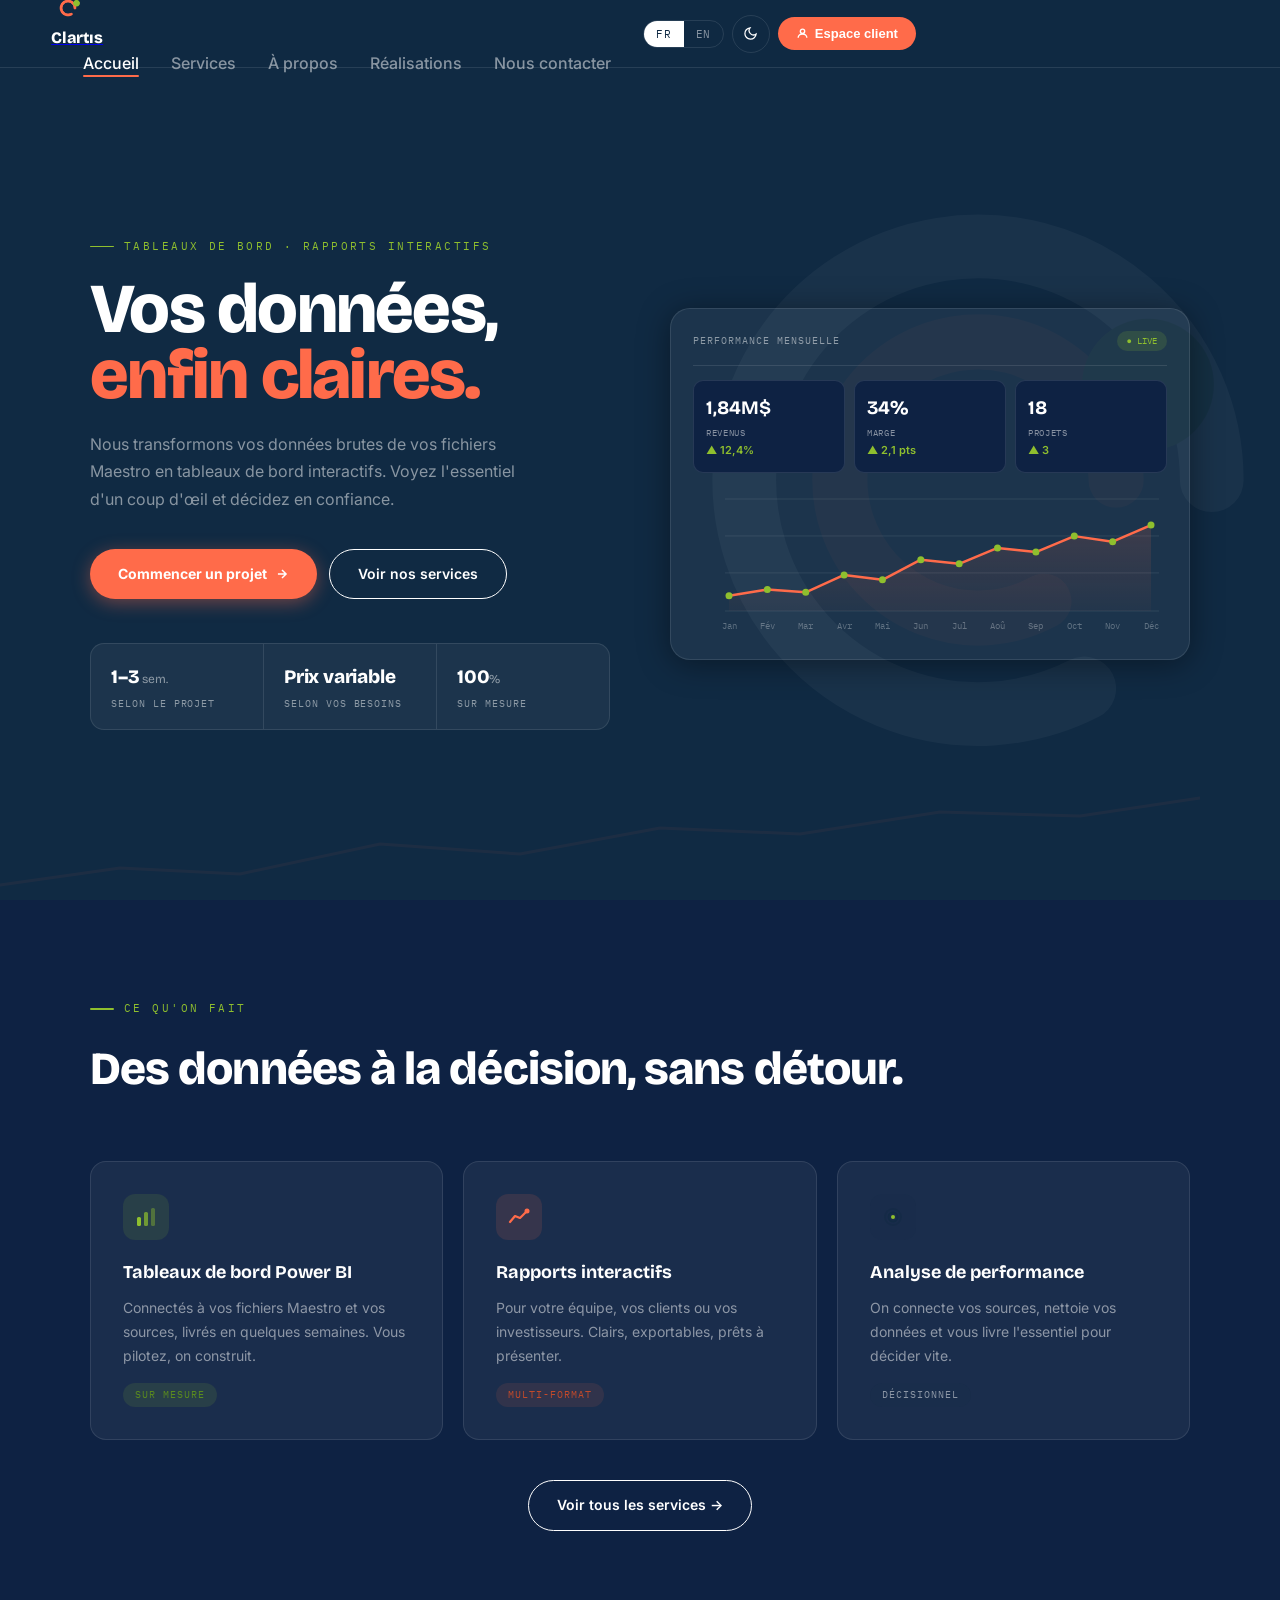
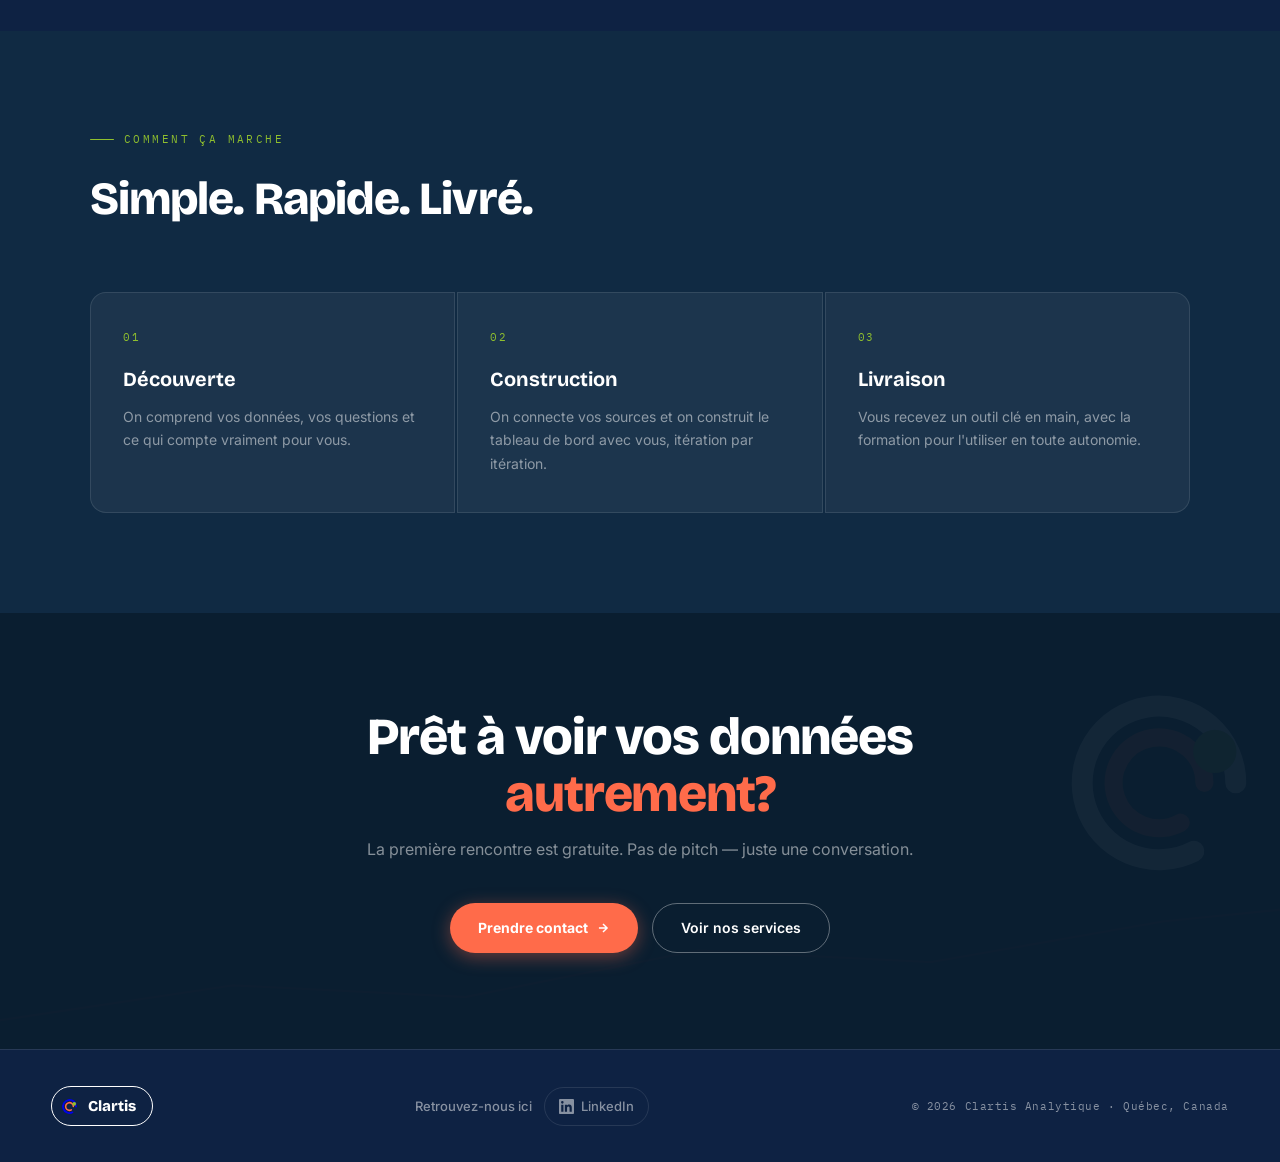
==== index.html @ 2f458496 "Update nav: transparent logo, full width" ====
<!doctype html>
<html lang="fr" data-theme="dark">
<head>
<meta charset="utf-8">
<meta name="viewport" content="width=device-width,initial-scale=1">
<title>Clartis Analytique — L'essentiel, d'un seul coup d'œil</title>
<link rel="preconnect" href="https://fonts.googleapis.com">
<link rel="preconnect" href="https://fonts.gstatic.com" crossorigin>
<link href="https://fonts.googleapis.com/css2?family=Bricolage+Grotesque:opsz,wdth,wght@12..96,75..100,700;12..96,75..100,800&family=IBM+Plex+Mono:wght@400;500&family=Inter:wght@400;500;600&display=swap" rel="stylesheet">
<style>
:root{
  --bg:#fff;--bg2:#F4F7FA;--fg:#102A43;--fg2:#5A6B7E;
  --coral:#FF6B4A;--lime:#8FBF2E;--line:#E4E9EF;
  --card:#fff;--card-b:#E4E9EF;--nav-bg:rgba(255,255,255,.95);
  --shadow:0 4px 24px rgba(16,42,67,.10);
  --display:'Bricolage Grotesque',sans-serif;
  --body:'Inter',sans-serif;--mono:'IBM Plex Mono',monospace;
  --nav-h:68px;--max-w:1100px;
}
[data-theme="dark"]{
  --bg:#102A43;--bg2:#0E2243;--fg:#fff;--fg2:rgba(255,255,255,.5);
  --line:rgba(255,255,255,.1);--card:rgba(255,255,255,.05);--card-b:rgba(255,255,255,.1);
  --nav-bg:rgba(16,42,67,.97);--shadow:0 4px 32px rgba(0,0,0,.4);
}
*,*::before,*::after{box-sizing:border-box;margin:0;padding:0}
html{scroll-behavior:smooth}
body{font-family:var(--body);background:var(--bg);color:var(--fg);line-height:1.6;transition:background .3s,color .3s;-webkit-font-smoothing:antialiased;overflow-x:hidden}

/* ── NAV ── */
.nav{position:sticky;top:0;z-index:100;height:var(--nav-h);background:var(--nav-bg);backdrop-filter:blur(16px);border-bottom:1px solid var(--line);transition:background .3s}
.nav-inner{margin:0 auto;padding:0 4%;height:100%;display:flex;align-items:center;gap:32px}

.nav-logo-name{font-family:var(--display);font-weight:800;font-size:16px;color:var(--fg);line-height:1}
.nav-logo-dot{color:#8FBF2E}
.nav-links{display:flex;align-items:center;gap:32px;list-style:none;margin-left:32px}
.nav-links a{font-size:16px;font-weight:500;color:var(--fg2);text-decoration:none;position:relative;padding-bottom:4px;transition:color .22s;white-space:nowrap}
.nav-links a::after{content:"";position:absolute;bottom:0;left:0;width:0;height:2px;background:var(--coral);border-radius:2px;transition:width .28s ease}
.nav-links a:hover{color:var(--coral)}
.nav-links a:hover::after,.nav-links a.active::after{width:100%}
.nav-links a.active{color:var(--fg)}
.nav-ctrl{display:flex;align-items:center;gap:8px;flex-shrink:0}
.lang-tog{display:flex;border:1.5px solid var(--line);border-radius:999px;overflow:hidden}
.lang-tog button{padding:6px 12px;border:none;background:none;cursor:pointer;color:var(--fg2);font-family:var(--mono);font-size:11px;letter-spacing:.06em;transition:all .2s}
.lang-tog button.on{background:var(--fg);color:var(--bg)}
.theme-btn{width:38px;height:38px;border-radius:50%;border:1.5px solid var(--line);background:none;cursor:pointer;display:grid;place-items:center;color:var(--fg);transition:border-color .2s}
.theme-btn:hover{border-color:var(--fg)}
.nav-client{display:inline-flex;align-items:center;gap:6px;padding:9px 18px;background:var(--coral);color:#fff;border-radius:999px;font-size:13px;font-weight:600;border:none;cursor:pointer;transition:opacity .2s,transform .15s;white-space:nowrap}
.nav-client:hover{opacity:.88;transform:translateY(-1px)}
.burger{display:none;background:none;border:none;cursor:pointer;color:var(--fg)}
.mob-menu{position:fixed;inset:var(--nav-h) 0 0 0;background:var(--bg);padding:32px 24px;display:flex;flex-direction:column;gap:24px;transform:translateX(100%);transition:transform .3s;z-index:99;border-top:1px solid var(--line)}
.mob-menu.open{transform:translateX(0)}
.mob-menu a{font-size:22px;font-weight:700;color:var(--fg);text-decoration:none}

/* ── MODAL ── */
#modal{position:fixed;inset:0;z-index:999;background:rgba(0,0,0,.55);backdrop-filter:blur(8px);display:flex;align-items:center;justify-content:center;opacity:0;visibility:hidden;transition:all .3s}
#modal.open{opacity:1;visibility:visible}
.modal-box{background:var(--bg);border-radius:20px;padding:48px;width:min(440px,calc(100vw - 40px));box-shadow:0 30px 80px rgba(0,0,0,.35);position:relative}
.modal-x{position:absolute;top:14px;right:14px;background:none;border:none;font-size:20px;cursor:pointer;color:var(--fg2)}
.modal-title{font-family:var(--display);font-weight:800;font-size:24px;margin-bottom:6px}
.modal-sub{font-size:14px;color:var(--fg2);margin-bottom:28px}
.modal-inp{width:100%;padding:12px 16px;border:1.5px solid var(--line);border-radius:10px;font-family:var(--body);font-size:14px;background:var(--bg);color:var(--fg);outline:none;transition:border-color .2s;margin-bottom:12px}
.modal-inp:focus{border-color:var(--coral)}
.modal-btn{width:100%;padding:13px;background:var(--coral);color:#fff;border:none;border-radius:999px;font-weight:700;font-size:15px;cursor:pointer}
.modal-note{font-size:12px;color:var(--fg2);text-align:center;margin-top:12px}

/* ── HERO ── */
.hero{min-height:calc(100vh - var(--nav-h));background:var(--bg);display:flex;align-items:center;padding:80px 24px;position:relative;overflow:hidden;transition:background .3s}
.hero-bg-logo{position:absolute;right:-3%;top:50%;transform:translateY(-50%);pointer-events:none;opacity:.035;z-index:0}
.hero-bg-graph{position:absolute;bottom:0;left:0;right:0;pointer-events:none;z-index:0}
.hero-inner{max-width:var(--max-w);margin:0 auto;width:100%;position:relative;z-index:1;display:grid;grid-template-columns:1fr 1fr;gap:60px;align-items:center}
.hero-eyebrow{font-family:var(--mono);font-size:11px;letter-spacing:.22em;text-transform:uppercase;color:var(--lime);display:flex;align-items:center;gap:10px;margin-bottom:20px;animation:up .7s ease both}
.hero-eyebrow::before{content:"";display:block;width:24px;height:1.5px;background:var(--lime);border-radius:2px}
.hero-title{font-family:var(--display);font-weight:800;font-size:clamp(40px,5.5vw,70px);line-height:.95;letter-spacing:-.025em;color:var(--fg);margin-bottom:22px;animation:up .7s .1s ease both}
.hero-title em{color:var(--coral);font-style:normal}
.hero-desc{font-size:16px;color:var(--fg2);line-height:1.72;max-width:44ch;margin-bottom:36px;animation:up .7s .2s ease both}
.hero-btns{display:flex;gap:12px;flex-wrap:wrap;margin-bottom:44px;animation:up .7s .3s ease both}
.btn-a{display:inline-flex;align-items:center;gap:8px;padding:14px 28px;background:var(--coral);color:#fff;border-radius:999px;font-weight:700;font-size:14px;text-decoration:none;border:none;cursor:pointer;transition:transform .2s,box-shadow .2s;box-shadow:0 4px 18px rgba(255,107,74,.4)}
.btn-a:hover{transform:translateY(-3px);box-shadow:0 10px 30px rgba(255,107,74,.55)}
.btn-b{display:inline-flex;align-items:center;gap:8px;padding:13px 28px;background:transparent;color:var(--fg);border-radius:999px;font-weight:600;font-size:14px;text-decoration:none;border:1.5px solid var(--fg);transition:all .2s}
.btn-b:hover{background:var(--fg);color:var(--bg);transform:translateY(-2px)}
.hero-stats{display:flex;background:var(--card);border:1px solid var(--card-b);border-radius:14px;overflow:hidden;animation:up .7s .4s ease both;width:100%}
.h-stat{flex:1;padding:18px 20px;border-right:1px solid var(--card-b)}
.h-stat:last-child{border-right:none}
.h-stat-val{font-family:var(--display);font-weight:800;font-size:19px;color:var(--fg);letter-spacing:-.01em}
.h-stat-val span{font-size:12px;font-weight:400;color:var(--fg2)}
.h-stat-lab{font-family:var(--mono);font-size:9.5px;letter-spacing:.1em;text-transform:uppercase;color:var(--fg2);margin-top:3px}

/* Dashboard */
.dash{background:var(--card);border:1px solid var(--card-b);border-radius:20px;padding:22px;box-shadow:var(--shadow);animation:up .7s .2s ease both}
.dash-hd{display:flex;align-items:center;justify-content:space-between;padding-bottom:14px;border-bottom:1px solid var(--line);margin-bottom:14px}
.dash-title{font-family:var(--mono);font-size:10px;letter-spacing:.1em;text-transform:uppercase;color:var(--fg2)}
.dash-live{font-family:var(--mono);font-size:9px;background:rgba(143,191,46,.15);color:var(--lime);border-radius:20px;padding:3px 10px}
.dash-kpis{display:grid;grid-template-columns:repeat(3,1fr);gap:9px;margin-bottom:14px}
.dash-kpi{padding:12px;border-radius:10px;background:var(--bg2);border:1px solid var(--line)}
.dash-kpi-v{font-family:var(--display);font-weight:700;font-size:19px;color:var(--fg)}
.dash-kpi-l{font-family:var(--mono);font-size:8.5px;letter-spacing:.08em;text-transform:uppercase;color:var(--fg2);margin-top:2px}
.dash-kpi-t{font-size:11px;color:var(--lime);margin-top:3px;font-weight:600}
.dash-canvas-wrap{border-radius:12px;overflow:hidden;position:relative;cursor:crosshair}
.dash-tip{position:absolute;background:var(--fg);color:var(--bg);font-family:var(--mono);font-size:11px;padding:5px 10px;border-radius:8px;pointer-events:none;opacity:0;transition:opacity .15s;white-space:nowrap;transform:translate(-50%,-130%)}

/* ── SERVICES ── */
.svc-sec{background:var(--bg2);padding:100px 24px;transition:background .3s}
.sec-inner{max-width:var(--max-w);margin:0 auto}
.eyebrow{font-family:var(--mono);font-size:11px;letter-spacing:.22em;text-transform:uppercase;color:var(--lime);display:flex;align-items:center;gap:10px;margin-bottom:14px}
.eyebrow::before{content:"";display:block;width:24px;height:1.5px;background:var(--lime);border-radius:2px}
.sec-title{font-family:var(--display);font-weight:800;font-size:clamp(28px,4vw,46px);letter-spacing:-.02em;color:var(--fg);margin-bottom:56px}
.svc-grid{display:grid;grid-template-columns:repeat(3,1fr);gap:20px}
.svc-card{background:var(--card);border:1px solid var(--card-b);border-radius:16px;padding:32px;position:relative;overflow:hidden;transition:transform .3s,box-shadow .3s,opacity .5s;opacity:0;transform:translateY(28px)}
.svc-card.visible{opacity:1;transform:translateY(0)}
.svc-card:hover{transform:translateY(-6px) !important;box-shadow:0 20px 50px rgba(16,42,67,.14)}
.svc-bg{position:absolute;inset:0;opacity:0;transition:opacity .4s;pointer-events:none;border-radius:16px}
.svc-card:hover .svc-bg{opacity:1}
.svc-rel{position:relative;z-index:1}
.svc-ico{width:46px;height:46px;border-radius:12px;display:grid;place-items:center;margin-bottom:18px}
.svc-name{font-family:var(--display);font-weight:700;font-size:18px;color:var(--fg);margin-bottom:9px}
.svc-desc{font-size:14px;color:var(--fg2);line-height:1.7}
.svc-tag{display:inline-block;margin-top:16px;font-family:var(--mono);font-size:10px;letter-spacing:.1em;text-transform:uppercase;border-radius:20px;padding:4px 12px}

/* ── PROCESS ── */
.proc-sec{background:var(--bg);padding:100px 24px;transition:background .3s}
.proc-grid{display:grid;grid-template-columns:repeat(3,1fr);gap:2px;margin-top:56px}
.proc-step{padding:36px 32px;border:1px solid var(--card-b);background:var(--card);transition:all .3s,opacity .5s;opacity:0}
.proc-step.visible{opacity:1}
.proc-step:first-child{border-radius:16px 0 0 16px}
.proc-step:last-child{border-radius:0 16px 16px 0}
.proc-step:hover{background:var(--coral);border-color:var(--coral)}
.proc-step:hover .proc-n,.proc-step:hover .proc-t,.proc-step:hover .proc-d{color:#fff}
.proc-n{font-family:var(--mono);font-size:11px;letter-spacing:.14em;text-transform:uppercase;color:var(--lime);margin-bottom:16px;transition:color .3s}
.proc-t{font-family:var(--display);font-weight:700;font-size:20px;color:var(--fg);margin-bottom:10px;transition:color .3s}
.proc-d{font-size:14px;color:var(--fg2);line-height:1.7;transition:color .3s}

/* ── CTA ── */
.cta-sec{background:#102A43;padding:96px 24px;text-align:center;position:relative;overflow:hidden}
[data-theme="dark"] .cta-sec{background:#0A1E30}
.cta-bg{position:absolute;inset:0;pointer-events:none;opacity:.06}
.cta-inner{position:relative;z-index:1;max-width:680px;margin:0 auto}
.cta-title{font-family:var(--display);font-weight:800;font-size:clamp(28px,4.5vw,52px);color:#fff;letter-spacing:-.02em;margin-bottom:14px;line-height:1.1}
.cta-title em{color:var(--coral);font-style:normal}
.cta-sub{font-size:16px;color:rgba(255,255,255,.5);margin-bottom:40px}
.cta-btns{display:flex;gap:14px;justify-content:center;flex-wrap:wrap}
.btn-white{display:inline-flex;align-items:center;gap:8px;padding:13px 28px;background:transparent;color:#fff;border-radius:999px;font-weight:600;font-size:14px;text-decoration:none;border:1.5px solid rgba(255,255,255,.35);transition:all .2s}
.btn-white:hover{background:rgba(255,255,255,.1);border-color:rgba(255,255,255,.7);transform:translateY(-2px)}

/* ── FOOTER ── */
footer{background:var(--bg2);border-top:1px solid var(--line);padding:36px 4%;transition:background .3s}
.foot-inner{margin:0 auto;display:flex;align-items:center;justify-content:space-between;gap:24px;flex-wrap:wrap}
.foot-logo{display:inline-flex;align-items:center;gap:9px;border:1.5px solid var(--fg);border-radius:999px;padding:7px 16px 7px 8px;text-decoration:none}
.foot-logo-name{font-family:var(--display);font-weight:800;font-size:15px;color:var(--fg)}
.foot-right{display:flex;align-items:center;gap:12px}
.foot-social-label{font-size:13px;color:var(--fg2);font-weight:500;white-space:nowrap}
.foot-social{display:inline-flex;align-items:center;gap:7px;padding:8px 14px;border:1.5px solid var(--line);border-radius:999px;font-size:13px;font-weight:500;color:var(--fg2);text-decoration:none;transition:all .2s}
.foot-social:hover{border-color:var(--fg);color:var(--fg)}
.foot-copy{font-family:var(--mono);font-size:11px;color:var(--fg2);letter-spacing:.05em}

/* ── ANIM ── */
@keyframes up{from{opacity:0;transform:translateY(22px)}to{opacity:1;transform:translateY(0)}}

/* ── RESPONSIVE ── */
@media(max-width:900px){
  .hero-inner{grid-template-columns:1fr}
  .dash{display:none}
  .svc-grid,.proc-grid{grid-template-columns:1fr}
  .proc-step{border-radius:12px !important}
  .nav-links,.nav-client{display:none}
  .burger{display:block}
  .nav-inner{padding:0 4%;border-bottom:1px solid var(--card-b)}
  .h-stat:last-child{border-bottom:none}
  .footer{padding:36px 4%;top:0;z-index:100;height:var(--nav-h);background:var(--nav-bg);backdrop-filter:blur(16px);border-bottom:1px solid var(--line);transition:background .3s}
.nav-inner{margin:0 auto;padding:0 4%;height:100%;display:flex;align-items:center;justify-content:space-between;gap:20px}

/* Logo : pas de pill, texte escamoté au hover */
.nav-brand{display:flex;align-items:center;gap:28px;flex-shrink:0}

.nav-logo-name{font-family:var(--display);font-weight:800;font-size:22px;color:var(--fg);line-height:1;white-space:nowrap}

/* Point vert sur le i — ı = dotless i + cercle lime au-dessus */
.nav-i{display:inline-block;position:relative}
.nav-i::after{content:"";position:absolute;top:.04em;left:50%;transform:translateX(-50%);width:.22em;height:.22em;background:#8FBF2E;border-radius:50%}

/* Liens collés au logo */
.nav-links{display:flex;align-items:center;gap:28px;list-style:none}
.nav-links a{font-size:16px;font-weight:500;color:var(--fg2);text-decoration:none;position:relative;padding-bottom:4px;transition:color .22s;white-space:nowrap}
.nav-links a::after{content:"";position:absolute;bottom:0;left:0;width:0;height:2px;background:var(--coral);border-radius:2px;transition:width .28s ease}
.nav-links a:hover{color:var(--coral)}
.nav-links a:hover::after,.nav-links a.active::after{width:100%}
.nav-links a.active{color:var(--fg)}
.nav-ctrl{display:flex;align-items:center;gap:8px;flex-shrink:0}
.nav-logo{display:inline-flex;align-items:center;gap:10px;text-decoration:none;transition:opacity .2s}
.nav-logo:hover{opacity:.75}
.nav-logo img{width:34px;height:34px;object-fit:contain;flex-shrink:0;display:block}
.nav-logo-name{font-family:var(--display);font-weight:800;font-size:22px;color:var(--fg);line-height:1;white-space:nowrap}
.nav-i{display:inline-block;position:relative}
.nav-i::after{content:"";position:absolute;top:.04em;left:50%;transform:translateX(-50%);width:.22em;height:.22em;background:#8FBF2E;border-radius:50%}
</style>
</head>
<body>

<!-- MODAL -->
<div id="modal">
  <div class="modal-box">
    <button class="modal-x" onclick="document.getElementById('modal').classList.remove('open')">✕</button>
    <div class="modal-title">Espace client</div>
    <div class="modal-sub">Connectez-vous pour accéder à vos tableaux de bord.</div>
    <form onsubmit="return false">
      <input class="modal-inp" type="email" placeholder="Courriel">
      <input class="modal-inp" type="password" placeholder="Mot de passe">
      <button class="modal-btn">Se connecter →</button>
    </form>
    <p class="modal-note">Pas encore client ? <a href="contact.html" style="color:var(--coral)">Contactez-nous</a></p>
  </div>
</div>

<!-- NAV -->
<nav class="nav">
  <div class="nav-inner">
    <!-- Logo + liens gauche -->
    <div class="nav-brand">
      <a href="index.html" class="nav-logo" aria-label="Clartis">
        <img src="clartis-logo.png" alt="Clartis logo" style="width:34px;height:34px;display:block;background:none">
        <span class="nav-logo-name">Clart<span class="nav-i">ı</span>s</span>
      </a>
      <ul class="nav-links">
        <li><a href="index.html" class="active" data-fr="Accueil" data-en="Home">Accueil</a></li>
        <li><a href="services.html" data-fr="Services" data-en="Services">Services</a></li>
        <li><a href="a-propos.html" data-fr="À propos" data-en="About">À propos</a></li>
        <li><a href="index.html#" data-fr="Réalisations" data-en="Portfolio">Réalisations</a></li>
        <li><a href="contact.html" data-fr="Nous contacter" data-en="Contact">Nous contacter</a></li>
      </ul>
    </div>
    <!-- Contrôles droite -->
    <div class="nav-ctrl">
      <div class="lang-tog">
        <button id="btn-fr" class="on" onclick="setLang('fr')">FR</button>
        <button id="btn-en" onclick="setLang('en')">EN</button>
      </div>
      <button class="theme-btn" onclick="toggleTheme()" id="theme-btn">
        <svg id="ico-sun" width="15" height="15" viewBox="0 0 24 24" fill="none" stroke="currentColor" stroke-width="2" stroke-linecap="round" style="display:none"><circle cx="12" cy="12" r="5"/><line x1="12" y1="1" x2="12" y2="3"/><line x1="12" y1="21" x2="12" y2="23"/><line x1="4.22" y1="4.22" x2="5.64" y2="5.64"/><line x1="18.36" y1="18.36" x2="19.78" y2="19.78"/><line x1="1" y1="12" x2="3" y2="12"/><line x1="21" y1="12" x2="23" y2="12"/><line x1="4.22" y1="19.78" x2="5.64" y2="18.36"/><line x1="18.36" y1="5.64" x2="19.78" y2="4.22"/></svg>
        <svg id="ico-moon" width="15" height="15" viewBox="0 0 24 24" fill="none" stroke="currentColor" stroke-width="2" stroke-linecap="round"><path d="M21 12.79A9 9 0 1111.21 3 7 7 0 0021 12.79z"/></svg>
      </button>
      <button class="nav-client" onclick="document.getElementById('modal').classList.add('open')">
        <svg width="13" height="13" viewBox="0 0 24 24" fill="none" stroke="currentColor" stroke-width="2.5"><circle cx="12" cy="8" r="4"/><path d="M4 20c0-4 3.6-7 8-7s8 3 8 7"/></svg>
        <span data-fr="Espace client" data-en="Client portal">Espace client</span>
      </button>
      <button class="burger" onclick="document.getElementById('mob').classList.toggle('open')">
        <svg width="22" height="22" viewBox="0 0 22 22" fill="none"><rect y="4" width="22" height="2" rx="1" fill="currentColor"/><rect y="10" width="22" height="2" rx="1" fill="currentColor"/><rect y="16" width="22" height="2" rx="1" fill="currentColor"/></svg>
      </button>
    </div>
  </div>
</nav>
<div class="mob-menu" id="mob">
  <a href="index.html">Accueil</a>
  <a href="services.html">Services</a>
  <a href="a-propos.html">À propos</a>
  <a href="index.html#">Réalisations</a>
  <a href="contact.html">Nous contacter</a>
</div>

<!-- HERO -->
<section class="hero">
  <div class="hero-bg-logo">
    <svg width="680" height="680" viewBox="0 0 32 32">
      <path d="M27 16a11 11 0 1 0-6 9.8" fill="none" stroke="currentColor" stroke-width="3" stroke-linecap="round"/>
      <path d="M22.5 16a6.5 6.5 0 1 0-3.4 5.7" fill="none" stroke="#FF6B4A" stroke-width="2.6" stroke-linecap="round"/>
      <circle cx="24" cy="11.5" r="3.1" fill="#8FBF2E"/>
    </svg>
  </div>
  <svg class="hero-bg-graph" height="110" viewBox="0 0 1200 110" preserveAspectRatio="none" style="opacity:.05">
    <polyline points="0,95 120,78 240,84 380,54 520,64 660,38 800,44 940,22 1080,26 1200,8" fill="none" stroke="#FF6B4A" stroke-width="3" stroke-linecap="round" stroke-linejoin="round"/>
  </svg>
  <div class="hero-inner">
    <div>
      <div class="hero-eyebrow"><span data-fr="Tableaux de bord · Rapports interactifs" data-en="Dashboards · Interactive Reports">Tableaux de bord · Rapports interactifs</span></div>
      <h1 class="hero-title"><span data-fr="Vos données," data-en="Your data,">Vos données,</span><br><em data-fr="enfin claires." data-en="finally clear.">enfin claires.</em></h1>
      <p class="hero-desc" data-fr="Nous transformons vos données brutes de vos fichiers Maestro en tableaux de bord interactifs. Voyez l'essentiel d'un coup d'œil et décidez en confiance." data-en="We transform your raw Maestro file data into interactive dashboards. See what matters at a glance and decide with confidence.">Nous transformons vos données brutes de vos fichiers Maestro en tableaux de bord interactifs. Voyez l'essentiel d'un coup d'œil et décidez en confiance.</p>
      <div class="hero-btns">
        <a href="contact.html" class="btn-a"><span data-fr="Commencer un projet" data-en="Start a project">Commencer un projet</span><svg width="14" height="14" viewBox="0 0 24 24" fill="none" stroke="currentColor" stroke-width="2.5"><path d="M5 12h14M12 5l7 7-7 7"/></svg></a>
        <a href="services.html" class="btn-b"><span data-fr="Voir nos services" data-en="Our services">Voir nos services</span></a>
      </div>
      <div class="hero-stats">
        <div class="h-stat"><div class="h-stat-val">1–3<span data-fr=" sem." data-en=" wks."> sem.</span></div><div class="h-stat-lab" data-fr="Selon le projet" data-en="By project">Selon le projet</div></div>
        <div class="h-stat"><div class="h-stat-val" data-fr="Prix variable" data-en="Variable price">Prix variable</div><div class="h-stat-lab" data-fr="selon vos besoins" data-en="based on your needs">selon vos besoins</div></div>
        <div class="h-stat"><div class="h-stat-val">100<span>%</span></div><div class="h-stat-lab" data-fr="Sur mesure" data-en="Custom made">Sur mesure</div></div>
      </div>
    </div>

    <!-- Dashboard interactif -->
    <div class="dash">
      <div class="dash-hd">
        <span class="dash-title" data-fr="Performance mensuelle" data-en="Monthly performance">Performance mensuelle</span>
        <span class="dash-live">● LIVE</span>
      </div>
      <div class="dash-kpis">
        <div class="dash-kpi"><div class="dash-kpi-v">1,84M$</div><div class="dash-kpi-l" data-fr="Revenus" data-en="Revenue">Revenus</div><div class="dash-kpi-t">▲ 12,4%</div></div>
        <div class="dash-kpi"><div class="dash-kpi-v">34%</div><div class="dash-kpi-l" data-fr="Marge" data-en="Margin">Marge</div><div class="dash-kpi-t">▲ 2,1 pts</div></div>
        <div class="dash-kpi"><div class="dash-kpi-v">18</div><div class="dash-kpi-l" data-fr="Projets" data-en="Projects">Projets</div><div class="dash-kpi-t">▲ 3</div></div>
      </div>
      <div class="dash-canvas-wrap">
        <canvas id="chart" style="width:100%;height:150px;display:block"></canvas>
        <div class="dash-tip" id="tip"></div>
      </div>
    </div>
  </div>
</section>

<!-- CE QU'ON FAIT -->
<section class="svc-sec">
  <div class="sec-inner">
    <div class="eyebrow"><span data-fr="Ce qu'on fait" data-en="What we do">Ce qu'on fait</span></div>
    <h2 class="sec-title" data-fr="Des données à la décision, sans détour." data-en="From data to decision, straight to the point.">Des données à la décision, sans détour.</h2>
    <div class="svc-grid">
      <div class="svc-card">
        <div class="svc-bg" style="background:linear-gradient(135deg,rgba(143,191,46,.14),rgba(143,191,46,.03))"></div>
        <div class="svc-rel">
          <div class="svc-ico" style="background:rgba(143,191,46,.12)"><svg width="24" height="24" viewBox="0 0 24 24" fill="none"><rect x="3" y="12" width="4" height="9" rx="1.5" fill="#8FBF2E"/><rect x="10" y="7" width="4" height="14" rx="1.5" fill="#8FBF2E" opacity=".7"/><rect x="17" y="3" width="4" height="18" rx="1.5" fill="#8FBF2E" opacity=".4"/></svg></div>
          <div class="svc-name" data-fr="Tableaux de bord Power BI" data-en="Power BI Dashboards">Tableaux de bord Power BI</div>
          <div class="svc-desc" data-fr="Connectés à vos fichiers Maestro et vos sources, livrés en quelques semaines. Vous pilotez, on construit." data-en="Connected to your Maestro files and sources, delivered in weeks.">Connectés à vos fichiers Maestro et vos sources, livrés en quelques semaines. Vous pilotez, on construit.</div>
          <span class="svc-tag" style="background:rgba(143,191,46,.12);color:#5A8B1E" data-fr="Sur mesure" data-en="Custom">Sur mesure</span>
        </div>
      </div>
      <div class="svc-card">
        <div class="svc-bg" style="background:linear-gradient(135deg,rgba(255,107,74,.12),rgba(255,107,74,.02))"></div>
        <div class="svc-rel">
          <div class="svc-ico" style="background:rgba(255,107,74,.12)"><svg width="24" height="24" viewBox="0 0 24 24" fill="none"><path d="M3 17 L8 11 L13 13 L20 6" stroke="#FF6B4A" stroke-width="2.2" stroke-linecap="round" stroke-linejoin="round"/><circle cx="20" cy="6" r="2.5" fill="#FF6B4A"/></svg></div>
          <div class="svc-name" data-fr="Rapports interactifs" data-en="Interactive Reports">Rapports interactifs</div>
          <div class="svc-desc" data-fr="Pour votre équipe, vos clients ou vos investisseurs. Clairs, exportables, prêts à présenter." data-en="For your team, clients or investors. Clear, exportable, ready to present.">Pour votre équipe, vos clients ou vos investisseurs. Clairs, exportables, prêts à présenter.</div>
          <span class="svc-tag" style="background:rgba(255,107,74,.1);color:#C24A2A" data-fr="Multi-format" data-en="Multi-format">Multi-format</span>
        </div>
      </div>
      <div class="svc-card">
        <div class="svc-bg" style="background:linear-gradient(135deg,rgba(16,42,67,.08),rgba(16,42,67,.01))"></div>
        <div class="svc-rel">
          <div class="svc-ico" style="background:rgba(16,42,67,.08)"><svg width="24" height="24" viewBox="0 0 24 24" fill="none"><circle cx="12" cy="12" r="8" stroke="#102A43" stroke-width="2" opacity=".4"/><circle cx="12" cy="12" r="4.5" stroke="#102A43" stroke-width="2" opacity=".7"/><circle cx="12" cy="12" r="2" fill="#8FBF2E"/></svg></div>
          <div class="svc-name" data-fr="Analyse de performance" data-en="Performance Analysis">Analyse de performance</div>
          <div class="svc-desc" data-fr="On connecte vos sources, nettoie vos données et vous livre l'essentiel pour décider vite." data-en="We connect your sources, clean your data and deliver the essentials for fast decisions.">On connecte vos sources, nettoie vos données et vous livre l'essentiel pour décider vite.</div>
          <span class="svc-tag" style="background:rgba(16,42,67,.07);color:var(--fg2)" data-fr="Décisionnel" data-en="Decision support">Décisionnel</span>
        </div>
      </div>
    </div>
    <div style="margin-top:40px;text-align:center">
      <a href="services.html" class="btn-b" data-fr="Voir tous les services →" data-en="All services →">Voir tous les services →</a>
    </div>
  </div>
</section>

<!-- COMMENT ÇA MARCHE -->
<section class="proc-sec">
  <div class="sec-inner">
    <div class="eyebrow"><span data-fr="Comment ça marche" data-en="How it works">Comment ça marche</span></div>
    <h2 class="sec-title" data-fr="Simple. Rapide. Livré." data-en="Simple. Fast. Delivered.">Simple. Rapide. Livré.</h2>
    <div class="proc-grid">
      <div class="proc-step"><div class="proc-n">01</div><div class="proc-t" data-fr="Découverte" data-en="Discovery">Découverte</div><div class="proc-d" data-fr="On comprend vos données, vos questions et ce qui compte vraiment pour vous." data-en="We understand your data, your questions and what truly matters to you.">On comprend vos données, vos questions et ce qui compte vraiment pour vous.</div></div>
      <div class="proc-step"><div class="proc-n">02</div><div class="proc-t" data-fr="Construction" data-en="Building">Construction</div><div class="proc-d" data-fr="On connecte vos sources et on construit le tableau de bord avec vous, itération par itération." data-en="We connect your sources and build the dashboard with you, step by step.">On connecte vos sources et on construit le tableau de bord avec vous, itération par itération.</div></div>
      <div class="proc-step"><div class="proc-n">03</div><div class="proc-t" data-fr="Livraison" data-en="Delivery">Livraison</div><div class="proc-d" data-fr="Vous recevez un outil clé en main, avec la formation pour l'utiliser en toute autonomie." data-en="You receive a turnkey tool, with training to use it fully independently.">Vous recevez un outil clé en main, avec la formation pour l'utiliser en toute autonomie.</div></div>
    </div>
  </div>
</section>

<!-- CTA -->
<div class="cta-sec">
  <svg class="cta-bg" viewBox="0 0 1100 400" preserveAspectRatio="xMidYMid slice">
    <g transform="translate(900,50) scale(6)" opacity=".6">
      <path d="M27 16a11 11 0 1 0-6 9.8" fill="none" stroke="white" stroke-width="3" stroke-linecap="round"/>
      <path d="M22.5 16a6.5 6.5 0 1 0-3.4 5.7" fill="none" stroke="#FF6B4A" stroke-width="2.6" stroke-linecap="round"/>
      <circle cx="24" cy="11.5" r="3.1" fill="#8FBF2E"/>
    </g>
    <polyline points="0,350 200,320 400,330 600,290 800,300 1000,265 1100,255" fill="none" stroke="rgba(255,107,74,.2)" stroke-width="2" stroke-linecap="round" stroke-linejoin="round"/>
  </svg>
  <div class="cta-inner">
    <h2 class="cta-title"><span data-fr="Prêt à voir vos données" data-en="Ready to see your data">Prêt à voir vos données</span> <em data-fr="autrement?" data-en="differently?">autrement?</em></h2>
    <p class="cta-sub" data-fr="La première rencontre est gratuite. Pas de pitch — juste une conversation." data-en="First meeting is free. No pitch — just a conversation.">La première rencontre est gratuite. Pas de pitch — juste une conversation.</p>
    <div class="cta-btns">
      <a href="contact.html" class="btn-a"><span data-fr="Prendre contact" data-en="Get in touch">Prendre contact</span><svg width="14" height="14" viewBox="0 0 24 24" fill="none" stroke="currentColor" stroke-width="2.5"><path d="M5 12h14M12 5l7 7-7 7"/></svg></a>
      <a href="services.html" class="btn-white" data-fr="Voir nos services" data-en="Our services">Voir nos services</a>
    </div>
  </div>
</div>

<!-- FOOTER -->
<footer>
  <div class="foot-inner">
    <a href="index.html" class="foot-logo">
      <svg width="19" height="19" viewBox="0 0 32 32"><path d="M27 16a11 11 0 1 0-6 9.8" fill="none" stroke="currentColor" stroke-width="3" stroke-linecap="round"/><path d="M22.5 16a6.5 6.5 0 1 0-3.4 5.7" fill="none" stroke="#FF6B4A" stroke-width="2.6" stroke-linecap="round"/><circle cx="24" cy="11.5" r="3.1" fill="#8FBF2E"/></svg>
      <span class="foot-logo-name">Clartis</span>
    </a>
    <div class="foot-right">
      <span class="foot-social-label" data-fr="Retrouvez-nous ici" data-en="Find us here">Retrouvez-nous ici</span>
      <a href="https://linkedin.com/company/clartis-analytique" target="_blank" rel="noopener" class="foot-social">
        <svg width="15" height="15" viewBox="0 0 24 24" fill="currentColor"><path d="M20.447 20.452h-3.554v-5.569c0-1.328-.027-3.037-1.852-3.037-1.853 0-2.136 1.445-2.136 2.939v5.667H9.351V9h3.414v1.561h.046c.477-.9 1.637-1.85 3.37-1.85 3.601 0 4.267 2.37 4.267 5.455v6.286zM5.337 7.433a2.062 2.062 0 01-2.063-2.065 2.064 2.064 0 112.063 2.065zm1.782 13.019H3.555V9h3.564v11.452zM22.225 0H1.771C.792 0 0 .774 0 1.729v20.542C0 23.227.792 24 1.771 24h20.451C23.2 24 24 23.227 24 22.271V1.729C24 .774 23.2 0 22.222 0h.003z"/></svg>
        LinkedIn
      </a>
    </div>
    <span class="foot-copy">© 2026 Clartis Analytique · Québec, Canada</span>
  </div>
</footer>

<script>
/* THEME */
// Force dark mode par défaut (réinitialise anciennes préférences light)
if(!localStorage.getItem('cl-theme-v3')) document.documentElement.setAttribute('data-theme','dark');
function toggleTheme(){
  const d=document.documentElement,dark=d.getAttribute('data-theme')==='dark';
  d.setAttribute('data-theme',dark?'light':'dark');
  document.getElementById('ico-sun').style.display=dark?'block':'none';
  document.getElementById('ico-moon').style.display=dark?'none':'block';
}
/* Dark mode forcé à l'arrivée — toujours sombre */
document.documentElement.setAttribute('data-theme','dark');
document.getElementById('ico-sun').style.display='none';
document.getElementById('ico-moon').style.display='block';

/* LANG */
let lang='fr';
function setLang(l){
  lang=l;
  document.getElementById('btn-fr').classList.toggle('on',l==='fr');
  document.getElementById('btn-en').classList.toggle('on',l==='en');
  document.querySelectorAll('[data-fr]').forEach(el=>{const v=el.getAttribute('data-'+l);if(v)el.textContent=v;});
  document.documentElement.lang=l;
}

/* MODAL */
document.getElementById('modal').addEventListener('click',function(e){if(e.target===this)this.classList.remove('open');});

/* CHART */
function initChart(){
  const c=document.getElementById('chart');
  if(!c||!c.offsetWidth)return;
  const ctx=c.getContext('2d'),W=c.offsetWidth,H=150,dpr=window.devicePixelRatio||1;
  c.width=W*dpr;c.height=H*dpr;ctx.scale(dpr,dpr);
  const dark=document.documentElement.getAttribute('data-theme')==='dark';
  const months=['Jan','Fév','Mar','Avr','Mai','Jun','Jul','Aoû','Sep','Oct','Nov','Déc'];
  const vals=[82,91,87,112,105,134,128,151,145,168,160,184];
  const xOf=i=>36+(i/(vals.length-1))*(W-52);
  const yOf=v=>H-26-((v-60)/(210-60))*(H-46);
  const gridC=dark?'rgba(255,255,255,.09)':'rgba(16,42,67,.07)';
  const lblC=dark?'rgba(255,255,255,.3)':'#9AA6B2';
  function draw(hov){
    ctx.clearRect(0,0,W,H);
    ctx.strokeStyle=gridC;ctx.lineWidth=1;
    [0,.33,.66,1].forEach(t=>{const y=12+t*(H-38);ctx.beginPath();ctx.moveTo(32,y);ctx.lineTo(W-8,y);ctx.stroke();});
    const gr=ctx.createLinearGradient(0,0,0,H);
    gr.addColorStop(0,'rgba(255,107,74,.2)');gr.addColorStop(1,'rgba(255,107,74,0)');
    ctx.beginPath();ctx.moveTo(xOf(0),yOf(vals[0]));
    vals.forEach((_,i)=>{if(i)ctx.lineTo(xOf(i),yOf(vals[i]));});
    ctx.lineTo(xOf(vals.length-1),H-26);ctx.lineTo(xOf(0),H-26);
    ctx.closePath();ctx.fillStyle=gr;ctx.fill();
    ctx.beginPath();ctx.strokeStyle='#FF6B4A';ctx.lineWidth=2.5;ctx.lineJoin='round';ctx.lineCap='round';
    vals.forEach((v,i)=>i?ctx.lineTo(xOf(i),yOf(v)):ctx.moveTo(xOf(i),yOf(v)));
    ctx.stroke();
    vals.forEach((v,i)=>{
      ctx.beginPath();ctx.arc(xOf(i),yOf(v),i===hov?6:3.5,0,Math.PI*2);
      ctx.fillStyle=i===hov?'#FF6B4A':'#8FBF2E';ctx.fill();
      if(i===hov){ctx.strokeStyle='#fff';ctx.lineWidth=2;ctx.stroke();}
    });
    ctx.fillStyle=lblC;ctx.font='9px IBM Plex Mono,monospace';ctx.textAlign='center';
    months.forEach((m,i)=>ctx.fillText(m,xOf(i),H-8));
  }
  draw(-1);
  c.onmousemove=function(e){
    const r=c.getBoundingClientRect(),mx=e.clientX-r.left;
    let best=-1,bd=36;
    vals.forEach((_,i)=>{const d=Math.abs(xOf(i)-mx);if(d<bd){bd=d;best=i;}});
    draw(best);
    const t=document.getElementById('tip');
    if(best>=0){t.textContent=months[best]+' — '+(vals[best]*10)+'K$';t.style.opacity='1';t.style.left=xOf(best)+'px';t.style.top=yOf(vals[best])+'px';}
    else t.style.opacity='0';
  };
  c.onmouseleave=function(){draw(-1);document.getElementById('tip').style.opacity='0';};
}
setTimeout(initChart,200);
window.addEventListener('resize',()=>setTimeout(initChart,100));

/* SCROLL REVEAL */
function reveal(){
  document.querySelectorAll('.svc-card,.proc-step').forEach((el,i)=>{
    if(el.getBoundingClientRect().top<window.innerHeight-50){
      el.style.transitionDelay=(i%3*0.1)+'s';
      el.classList.add('visible');
    }
  });
}
window.addEventListener('scroll',reveal);
setTimeout(reveal,900);
</script>
</body>
</html>
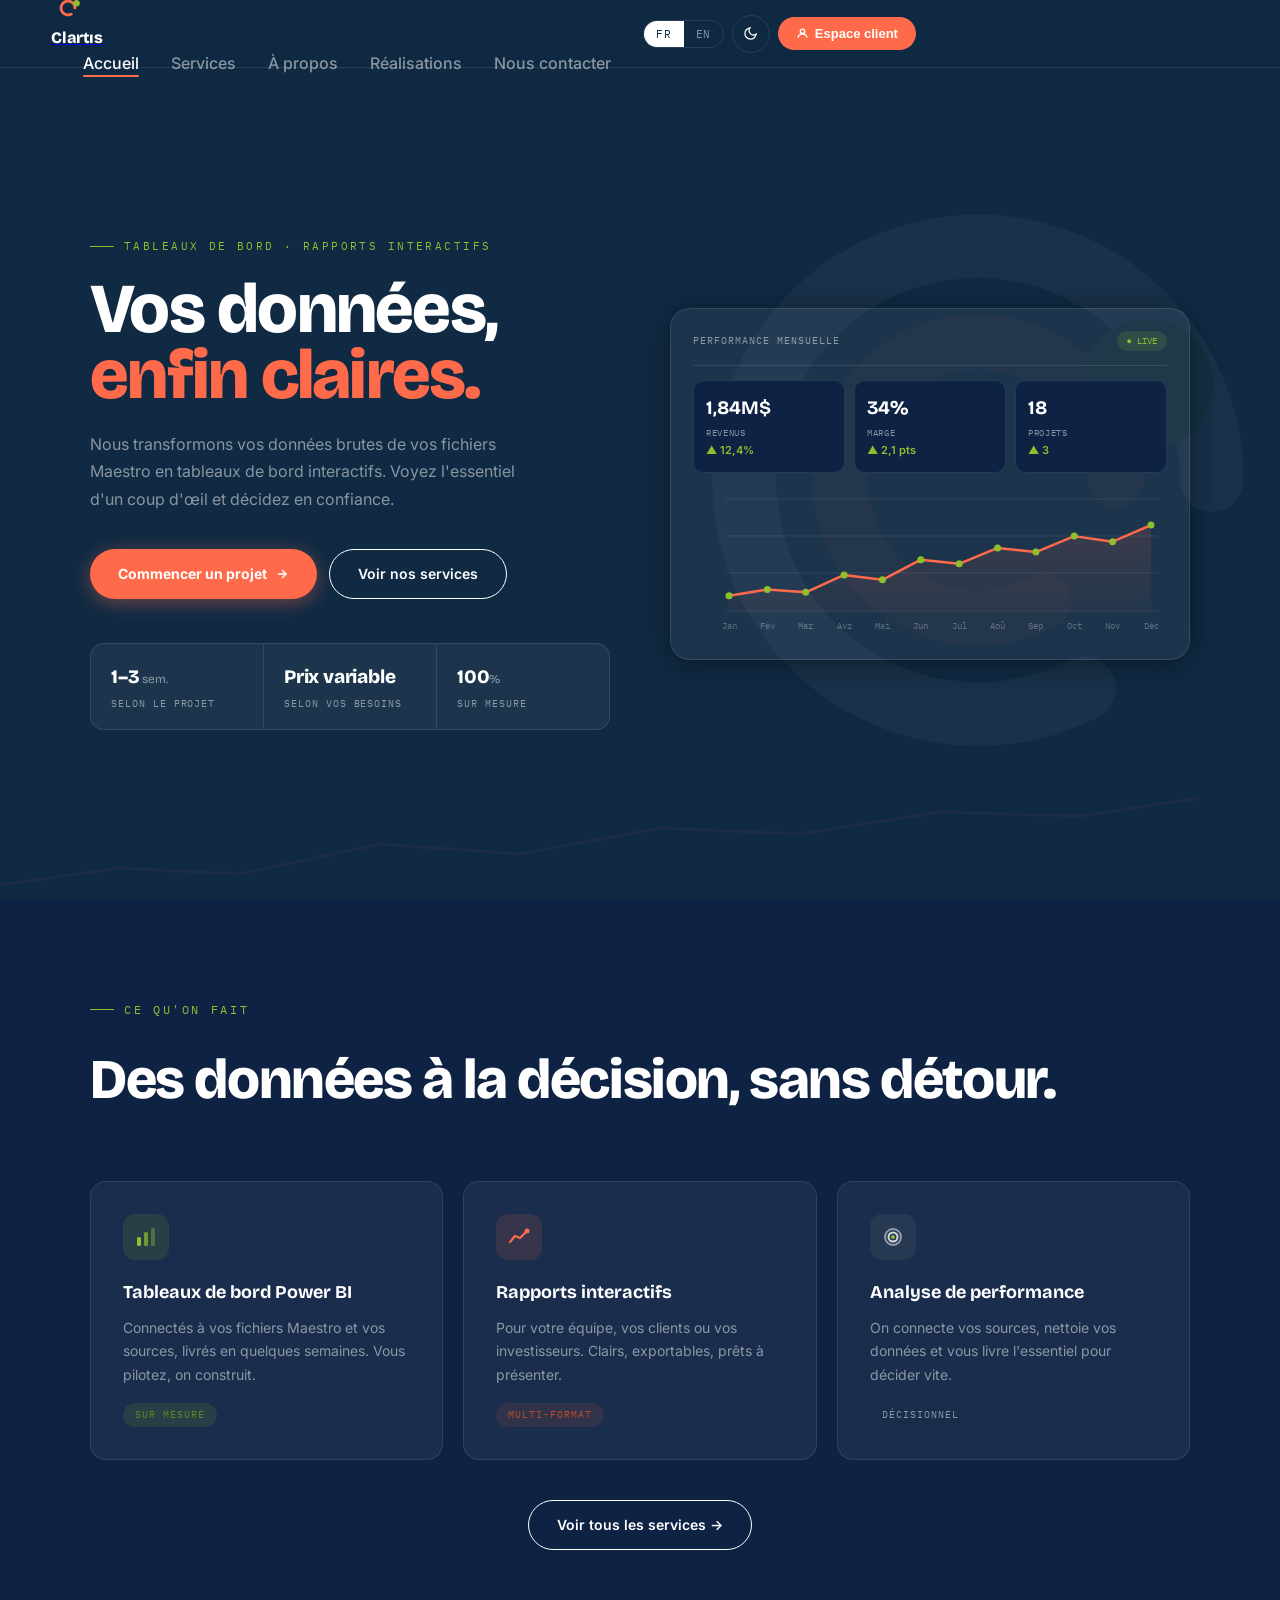
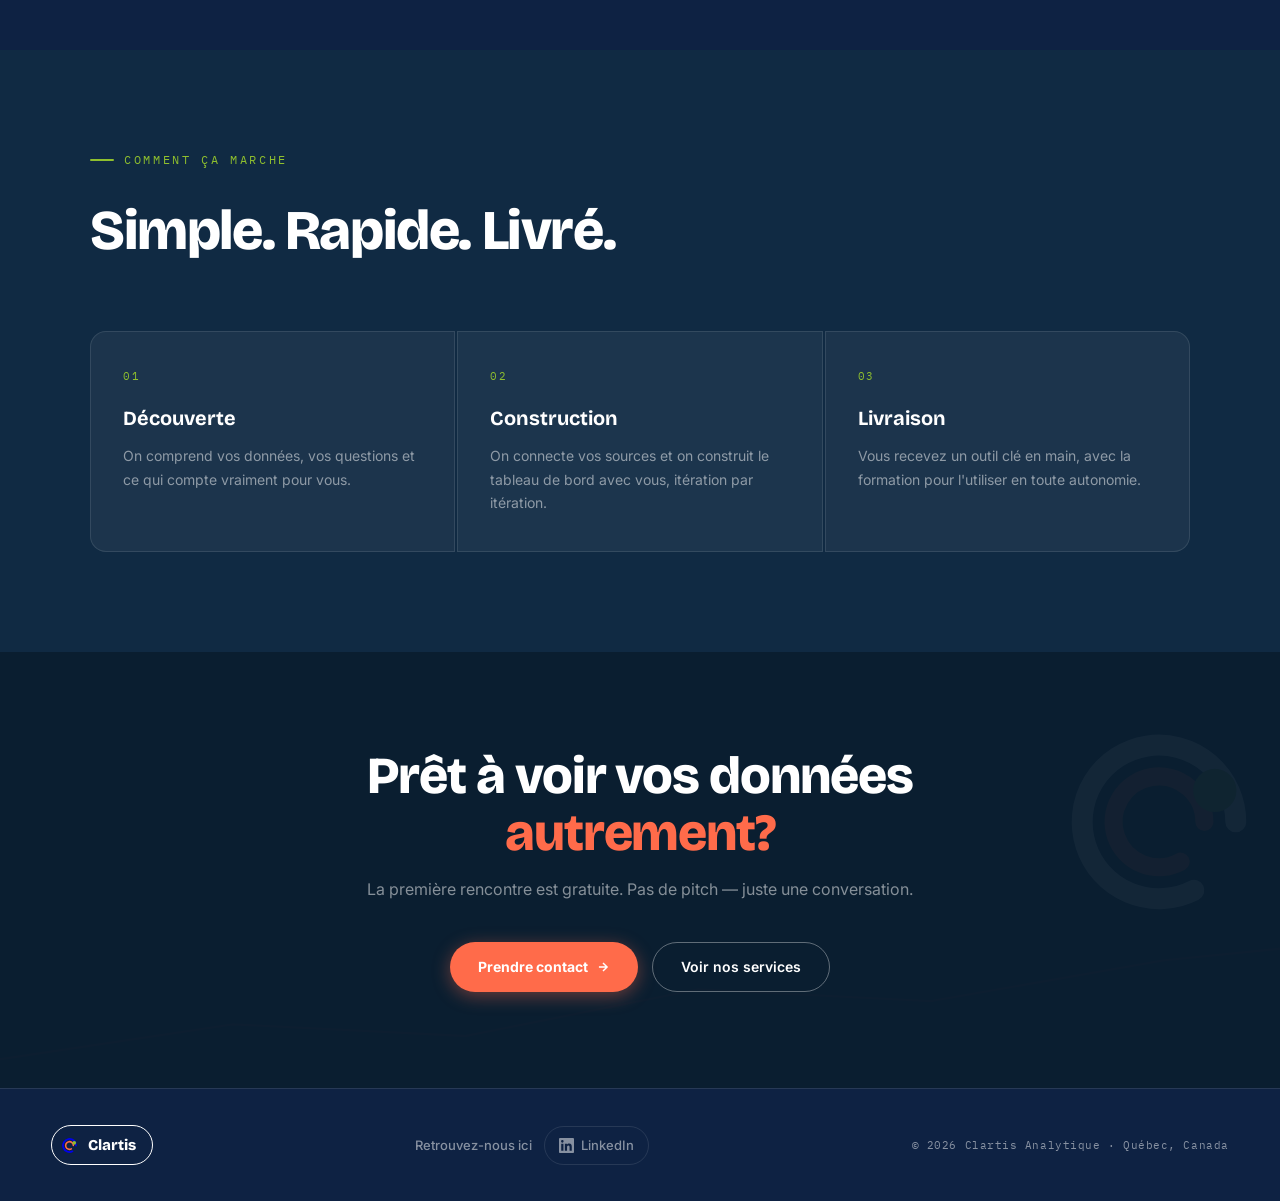
==== commit f6fd68b7: "Fix perf icon dark mode, bigger section titles" ====
--- a/index.html
+++ b/index.html
@@ -101,9 +101,9 @@
 /* ── SERVICES ── */
 .svc-sec{background:var(--bg2);padding:100px 24px;transition:background .3s}
 .sec-inner{max-width:var(--max-w);margin:0 auto}
-.eyebrow{font-family:var(--mono);font-size:11px;letter-spacing:.22em;text-transform:uppercase;color:var(--lime);display:flex;align-items:center;gap:10px;margin-bottom:14px}
+.eyebrow{font-family:var(--mono);font-size:12px;letter-spacing:.22em;text-transform:uppercase;color:var(--lime);display:flex;align-items:center;gap:10px;margin-bottom:16px}
 .eyebrow::before{content:"";display:block;width:24px;height:1.5px;background:var(--lime);border-radius:2px}
-.sec-title{font-family:var(--display);font-weight:800;font-size:clamp(28px,4vw,46px);letter-spacing:-.02em;color:var(--fg);margin-bottom:56px}
+.sec-title{font-family:var(--display);font-weight:800;font-size:clamp(36px,4.5vw,56px);letter-spacing:-.025em;color:var(--fg);margin-bottom:56px}
 .svc-grid{display:grid;grid-template-columns:repeat(3,1fr);gap:20px}
 .svc-card{background:var(--card);border:1px solid var(--card-b);border-radius:16px;padding:32px;position:relative;overflow:hidden;transition:transform .3s,box-shadow .3s,opacity .5s;opacity:0;transform:translateY(28px)}
 .svc-card.visible{opacity:1;transform:translateY(0)}
@@ -329,7 +329,7 @@
       <div class="svc-card">
         <div class="svc-bg" style="background:linear-gradient(135deg,rgba(16,42,67,.08),rgba(16,42,67,.01))"></div>
         <div class="svc-rel">
-          <div class="svc-ico" style="background:rgba(16,42,67,.08)"><svg width="24" height="24" viewBox="0 0 24 24" fill="none"><circle cx="12" cy="12" r="8" stroke="#102A43" stroke-width="2" opacity=".4"/><circle cx="12" cy="12" r="4.5" stroke="#102A43" stroke-width="2" opacity=".7"/><circle cx="12" cy="12" r="2" fill="#8FBF2E"/></svg></div>
+          <div class="svc-ico" style="background:rgba(128,128,128,.12)"><svg width="24" height="24" viewBox="0 0 24 24" fill="none"><circle cx="12" cy="12" r="8" stroke="currentColor" stroke-width="2" opacity=".5"/><circle cx="12" cy="12" r="4.5" stroke="currentColor" stroke-width="2" opacity=".8"/><circle cx="12" cy="12" r="2" fill="#8FBF2E"/></svg></div>
           <div class="svc-name" data-fr="Analyse de performance" data-en="Performance Analysis">Analyse de performance</div>
           <div class="svc-desc" data-fr="On connecte vos sources, nettoie vos données et vous livre l'essentiel pour décider vite." data-en="We connect your sources, clean your data and deliver the essentials for fast decisions.">On connecte vos sources, nettoie vos données et vous livre l'essentiel pour décider vite.</div>
           <span class="svc-tag" style="background:rgba(16,42,67,.07);color:var(--fg2)" data-fr="Décisionnel" data-en="Decision support">Décisionnel</span>
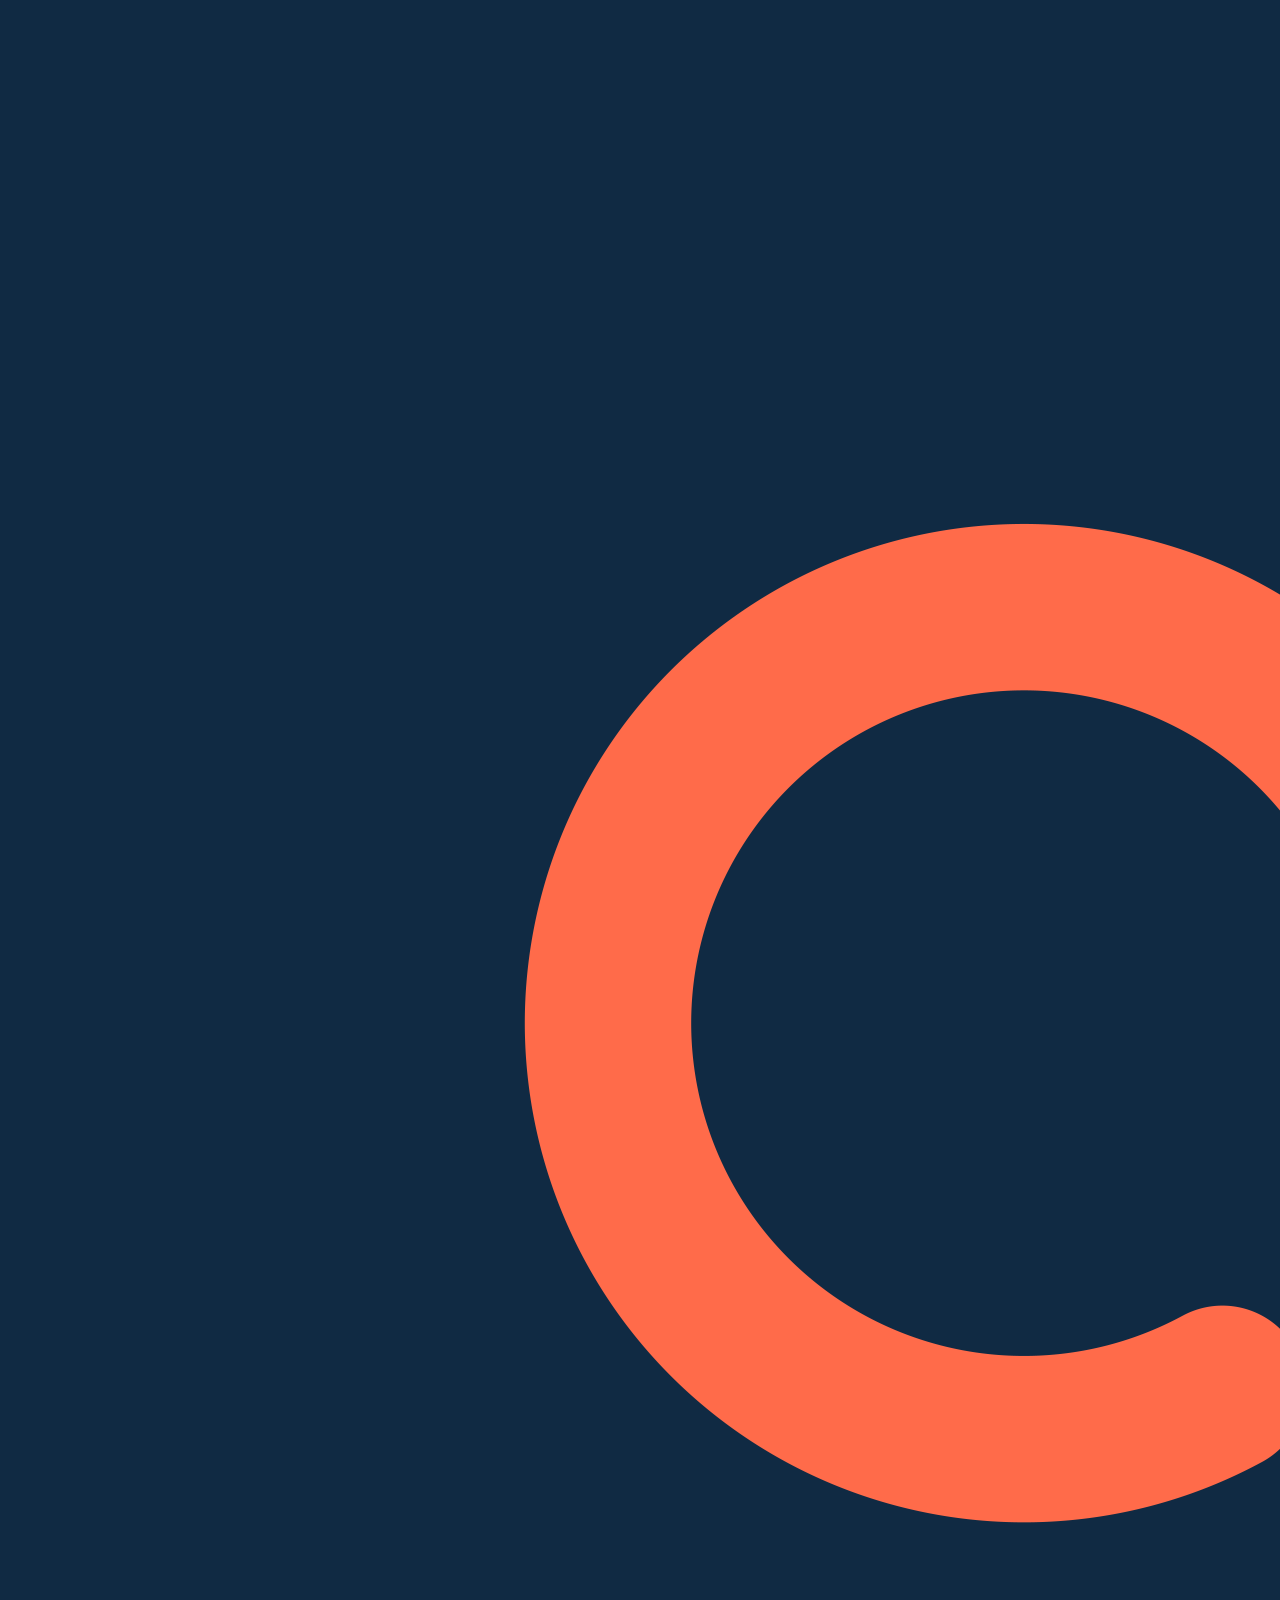
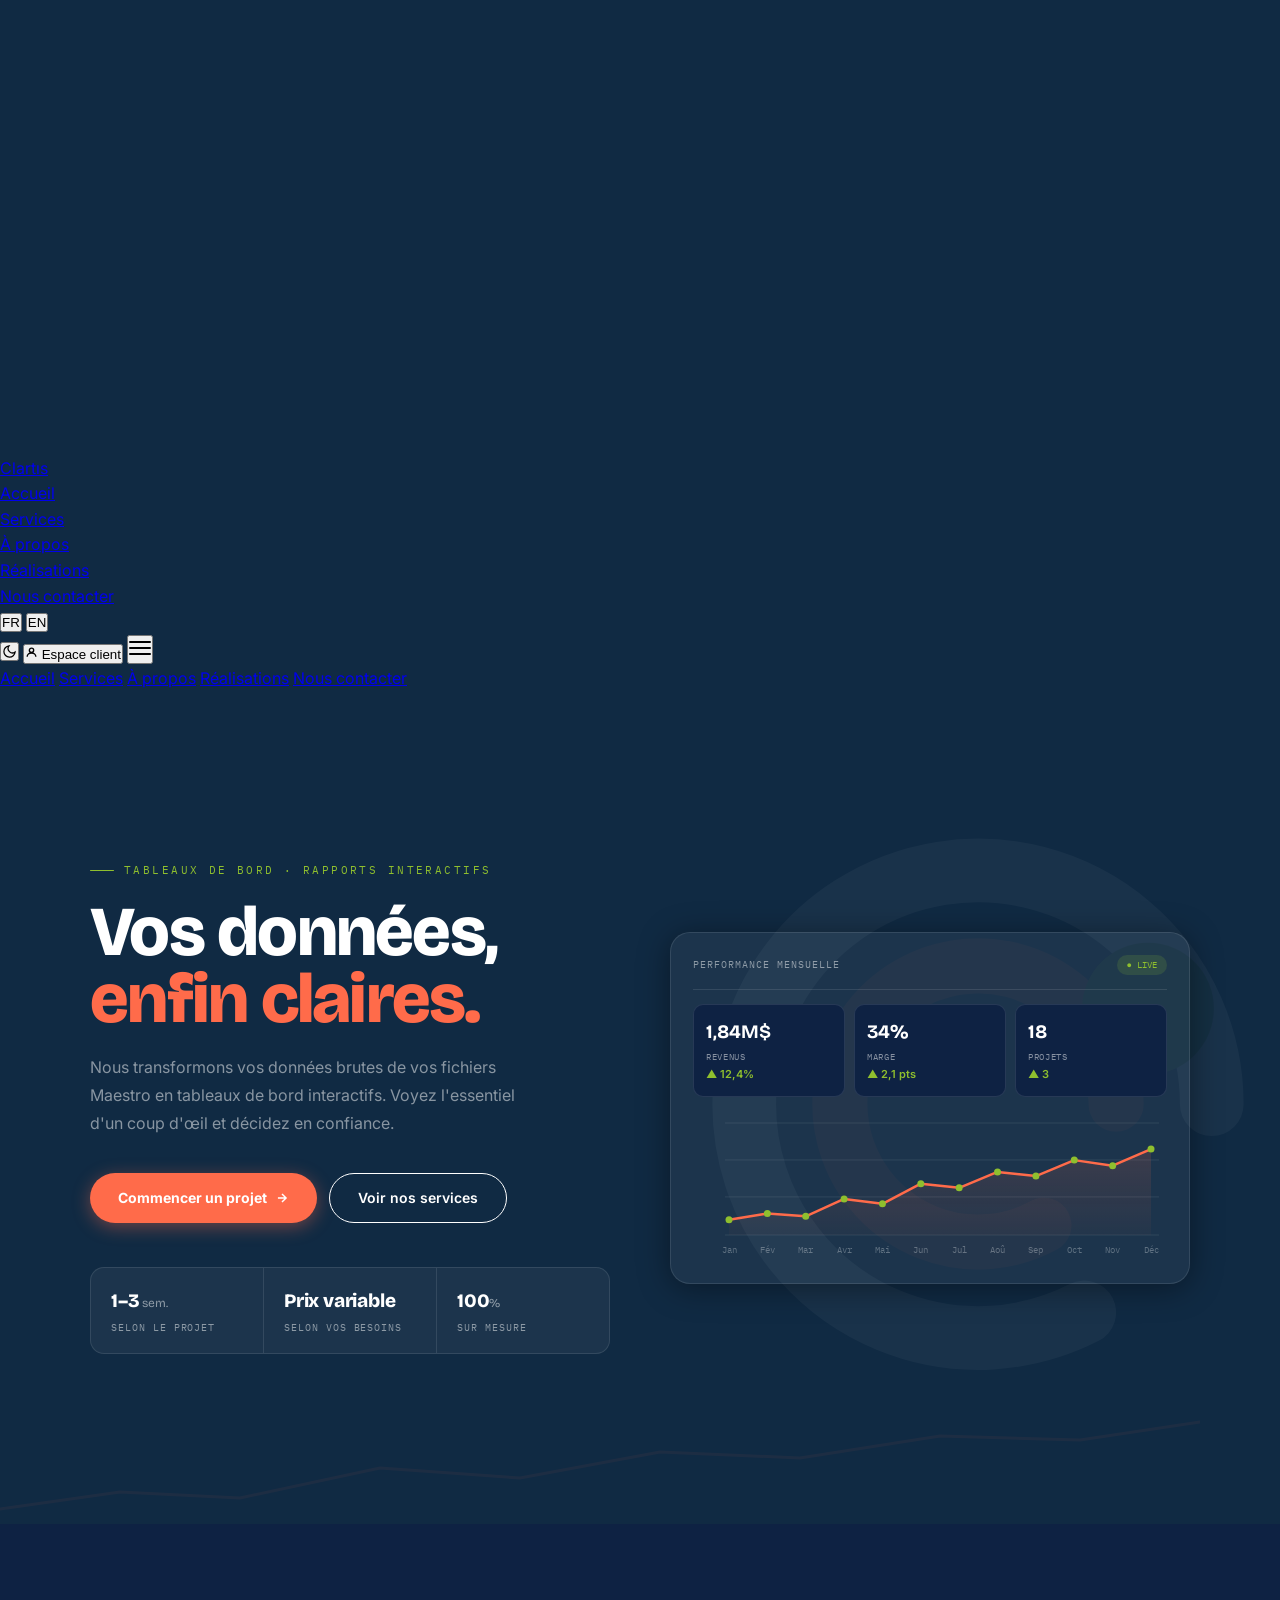
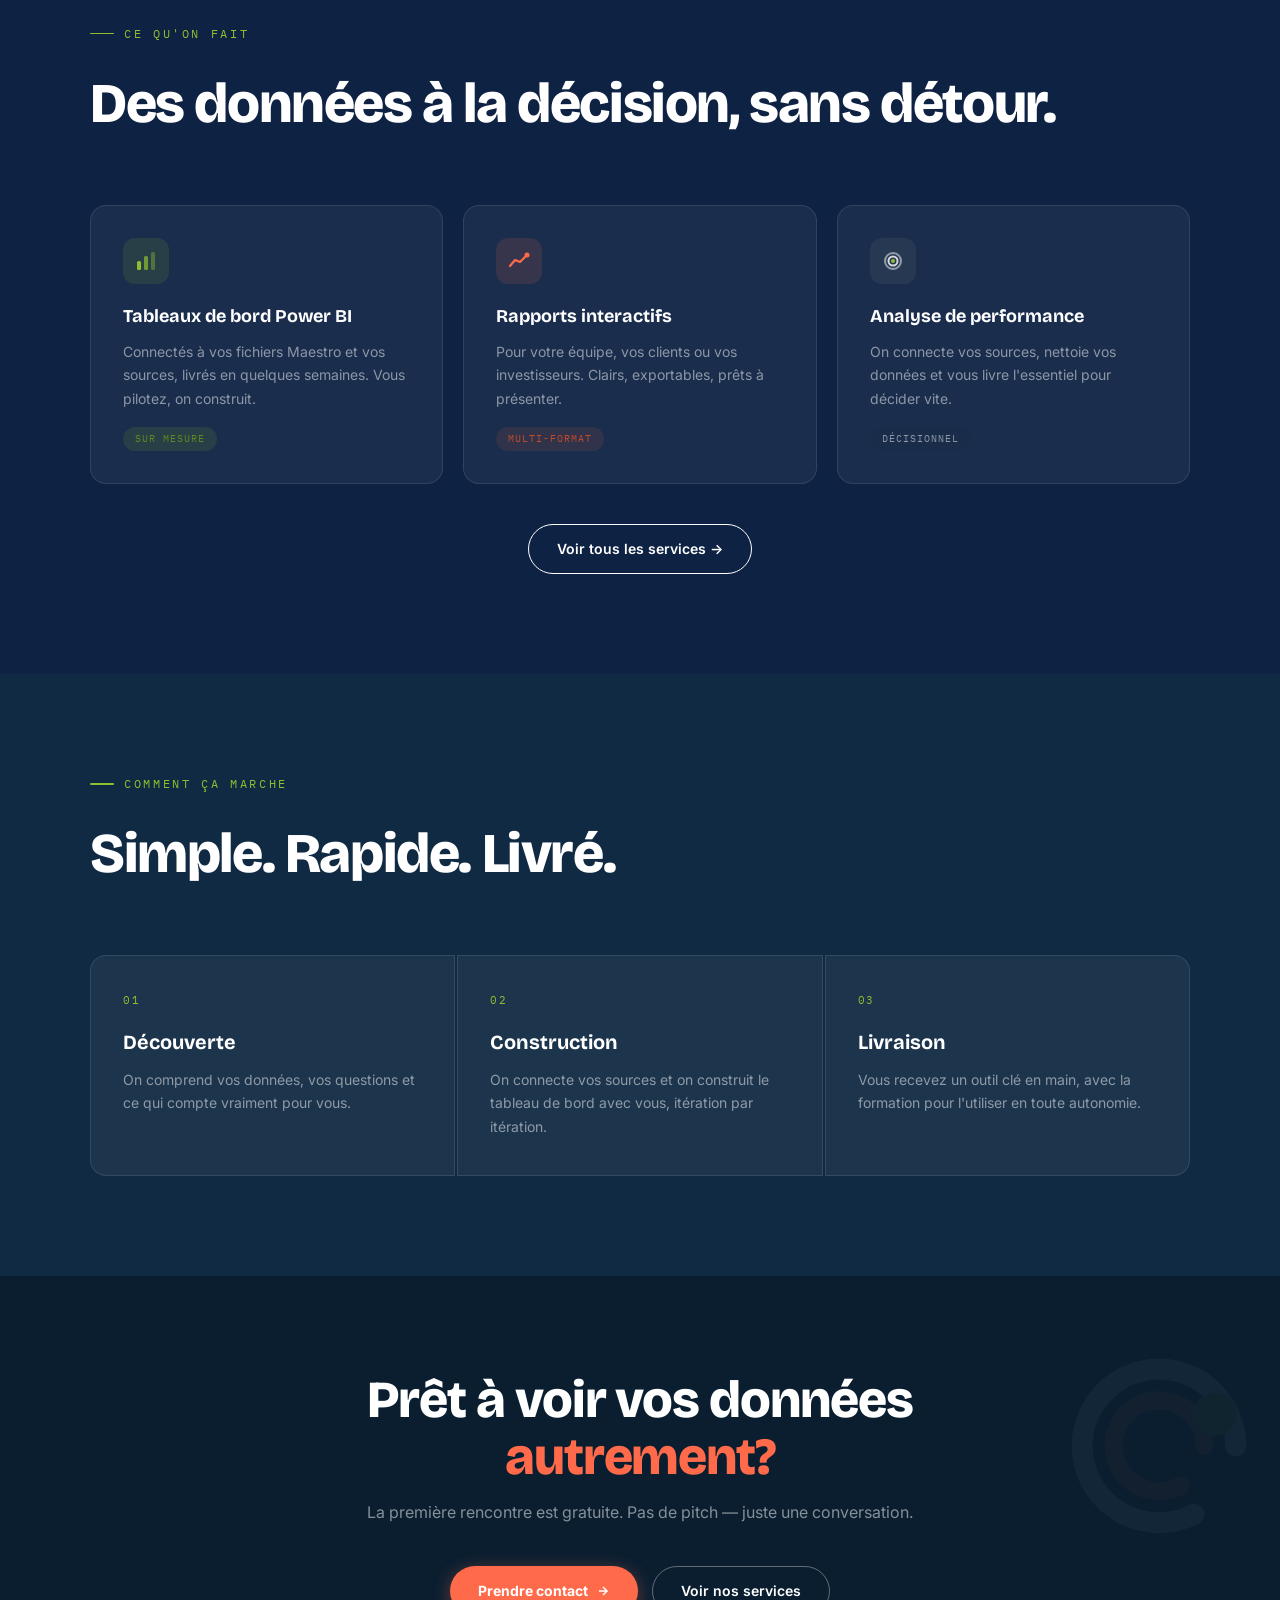
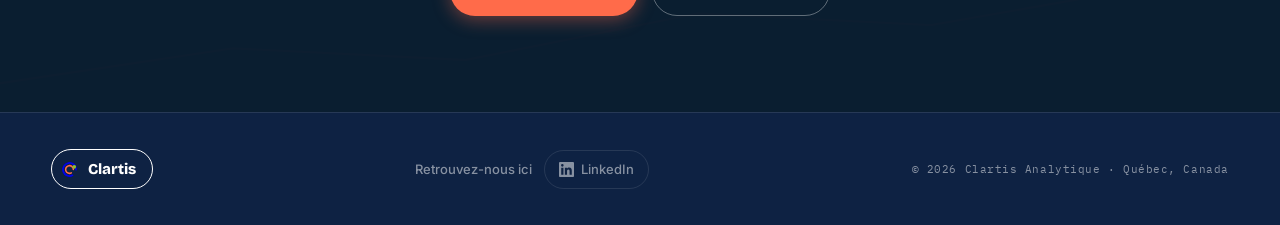
==== commit 0ced3b91: "Clean nav rebuild index.html" ====
--- a/index.html
+++ b/index.html
@@ -25,31 +25,6 @@
 *,*::before,*::after{box-sizing:border-box;margin:0;padding:0}
 html{scroll-behavior:smooth}
 body{font-family:var(--body);background:var(--bg);color:var(--fg);line-height:1.6;transition:background .3s,color .3s;-webkit-font-smoothing:antialiased;overflow-x:hidden}
-
-/* ── NAV ── */
-.nav{position:sticky;top:0;z-index:100;height:var(--nav-h);background:var(--nav-bg);backdrop-filter:blur(16px);border-bottom:1px solid var(--line);transition:background .3s}
-.nav-inner{margin:0 auto;padding:0 4%;height:100%;display:flex;align-items:center;gap:32px}
-
-.nav-logo-name{font-family:var(--display);font-weight:800;font-size:16px;color:var(--fg);line-height:1}
-.nav-logo-dot{color:#8FBF2E}
-.nav-links{display:flex;align-items:center;gap:32px;list-style:none;margin-left:32px}
-.nav-links a{font-size:16px;font-weight:500;color:var(--fg2);text-decoration:none;position:relative;padding-bottom:4px;transition:color .22s;white-space:nowrap}
-.nav-links a::after{content:"";position:absolute;bottom:0;left:0;width:0;height:2px;background:var(--coral);border-radius:2px;transition:width .28s ease}
-.nav-links a:hover{color:var(--coral)}
-.nav-links a:hover::after,.nav-links a.active::after{width:100%}
-.nav-links a.active{color:var(--fg)}
-.nav-ctrl{display:flex;align-items:center;gap:8px;flex-shrink:0}
-.lang-tog{display:flex;border:1.5px solid var(--line);border-radius:999px;overflow:hidden}
-.lang-tog button{padding:6px 12px;border:none;background:none;cursor:pointer;color:var(--fg2);font-family:var(--mono);font-size:11px;letter-spacing:.06em;transition:all .2s}
-.lang-tog button.on{background:var(--fg);color:var(--bg)}
-.theme-btn{width:38px;height:38px;border-radius:50%;border:1.5px solid var(--line);background:none;cursor:pointer;display:grid;place-items:center;color:var(--fg);transition:border-color .2s}
-.theme-btn:hover{border-color:var(--fg)}
-.nav-client{display:inline-flex;align-items:center;gap:6px;padding:9px 18px;background:var(--coral);color:#fff;border-radius:999px;font-size:13px;font-weight:600;border:none;cursor:pointer;transition:opacity .2s,transform .15s;white-space:nowrap}
-.nav-client:hover{opacity:.88;transform:translateY(-1px)}
-.burger{display:none;background:none;border:none;cursor:pointer;color:var(--fg)}
-.mob-menu{position:fixed;inset:var(--nav-h) 0 0 0;background:var(--bg);padding:32px 24px;display:flex;flex-direction:column;gap:24px;transform:translateX(100%);transition:transform .3s;z-index:99;border-top:1px solid var(--line)}
-.mob-menu.open{transform:translateX(0)}
-.mob-menu a{font-size:22px;font-weight:700;color:var(--fg);text-decoration:none}
 
 /* ── MODAL ── */
 #modal{position:fixed;inset:0;z-index:999;background:rgba(0,0,0,.55);backdrop-filter:blur(8px);display:flex;align-items:center;justify-content:center;opacity:0;visibility:hidden;transition:all .3s}
@@ -161,36 +136,69 @@
   .dash{display:none}
   .svc-grid,.proc-grid{grid-template-columns:1fr}
   .proc-step{border-radius:12px !important}
-  .nav-links,.nav-client{display:none}
-  .burger{display:block}
+  .nav-links,
+  
   .nav-inner{padding:0 4%;border-bottom:1px solid var(--card-b)}
   .h-stat:last-child{border-bottom:none}
   .footer{padding:36px 4%;top:0;z-index:100;height:var(--nav-h);background:var(--nav-bg);backdrop-filter:blur(16px);border-bottom:1px solid var(--line);transition:background .3s}
 .nav-inner{margin:0 auto;padding:0 4%;height:100%;display:flex;align-items:center;justify-content:space-between;gap:20px}
 
 /* Logo : pas de pill, texte escamoté au hover */
-.nav-brand{display:flex;align-items:center;gap:28px;flex-shrink:0}
-
-.nav-logo-name{font-family:var(--display);font-weight:800;font-size:22px;color:var(--fg);line-height:1;white-space:nowrap}
+
+
+
 
 /* Point vert sur le i — ı = dotless i + cercle lime au-dessus */
+
+
+
+/* Liens collés au logo */
+
+
+
+
+
+
+
+
+
+
+
+
+
+/* ── NAV ── */
+.nav{position:sticky;top:0;z-index:100;height:var(--nav-h);background:var(--nav-bg);backdrop-filter:blur(16px);border-bottom:1px solid var(--line);transition:background .3s}
+.nav-inner{width:100%;padding:0 4%;height:100%;display:flex;align-items:center;gap:0}
+/* Gauche : logo + liens */
+.nav-left{display:flex;align-items:center;gap:32px;flex:1}
+/* Logo : image + texte, sans border ni pill */
+.nav-logo{display:inline-flex;align-items:center;gap:10px;text-decoration:none;flex-shrink:0;transition:opacity .2s}
+.nav-logo:hover{opacity:.75}
+.nav-logo img{width:34px;height:34px;object-fit:contain;display:block}
+.nav-logo-name{font-family:var(--display);font-weight:800;font-size:21px;color:var(--fg);line-height:1;white-space:nowrap}
 .nav-i{display:inline-block;position:relative}
 .nav-i::after{content:"";position:absolute;top:.04em;left:50%;transform:translateX(-50%);width:.22em;height:.22em;background:#8FBF2E;border-radius:50%}
-
-/* Liens collés au logo */
+/* Liens */
 .nav-links{display:flex;align-items:center;gap:28px;list-style:none}
-.nav-links a{font-size:16px;font-weight:500;color:var(--fg2);text-decoration:none;position:relative;padding-bottom:4px;transition:color .22s;white-space:nowrap}
+.nav-links a{font-size:15px;font-weight:500;color:var(--fg2);text-decoration:none;position:relative;padding-bottom:4px;transition:color .22s;white-space:nowrap}
 .nav-links a::after{content:"";position:absolute;bottom:0;left:0;width:0;height:2px;background:var(--coral);border-radius:2px;transition:width .28s ease}
 .nav-links a:hover{color:var(--coral)}
 .nav-links a:hover::after,.nav-links a.active::after{width:100%}
 .nav-links a.active{color:var(--fg)}
+/* Droite : FR/EN + thème + espace client */
 .nav-ctrl{display:flex;align-items:center;gap:8px;flex-shrink:0}
-.nav-logo{display:inline-flex;align-items:center;gap:10px;text-decoration:none;transition:opacity .2s}
-.nav-logo:hover{opacity:.75}
-.nav-logo img{width:34px;height:34px;object-fit:contain;flex-shrink:0;display:block}
-.nav-logo-name{font-family:var(--display);font-weight:800;font-size:22px;color:var(--fg);line-height:1;white-space:nowrap}
-.nav-i{display:inline-block;position:relative}
-.nav-i::after{content:"";position:absolute;top:.04em;left:50%;transform:translateX(-50%);width:.22em;height:.22em;background:#8FBF2E;border-radius:50%}
+.lang-tog{display:flex;border:1.5px solid var(--line);border-radius:999px;overflow:hidden}
+.lang-tog button{padding:6px 12px;border:none;background:none;cursor:pointer;color:var(--fg2);font-family:var(--mono);font-size:11px;letter-spacing:.06em;transition:all .2s}
+.lang-tog button.on{background:var(--fg);color:var(--bg)}
+.theme-btn{width:38px;height:38px;border-radius:50%;border:1.5px solid var(--line);background:none;cursor:pointer;display:grid;place-items:center;color:var(--fg);transition:border-color .2s}
+.theme-btn:hover{border-color:var(--fg)}
+.nav-client{display:inline-flex;align-items:center;gap:6px;padding:9px 18px;background:var(--coral);color:#fff;border-radius:999px;font-size:13px;font-weight:600;border:none;cursor:pointer;transition:opacity .2s,transform .15s;white-space:nowrap}
+.nav-client:hover{opacity:.88;transform:translateY(-1px)}
+.burger{display:none;background:none;border:none;cursor:pointer;color:var(--fg)}
+.mob-menu{position:fixed;inset:var(--nav-h) 0 0 0;background:var(--bg);padding:32px 24px;display:flex;flex-direction:column;gap:24px;transform:translateX(100%);transition:transform .3s;z-index:99;border-top:1px solid var(--line)}
+.mob-menu.open{transform:translateX(0)}
+.mob-menu a{font-size:22px;font-weight:700;color:var(--fg);text-decoration:none}
+@media(max-width:1024px){.nav-links,.nav-client{display:none}.burger{display:block}}
 </style>
 </head>
 <body>
@@ -213,21 +221,21 @@
 <!-- NAV -->
 <nav class="nav">
   <div class="nav-inner">
-    <!-- Logo + liens gauche -->
-    <div class="nav-brand">
-      <a href="index.html" class="nav-logo" aria-label="Clartis">
-        <img src="clartis-logo.png" alt="Clartis logo" style="width:34px;height:34px;display:block;background:none">
+    <!-- GAUCHE : logo + liens -->
+    <div class="nav-left">
+      <a href="index.html" class="nav-logo">
+        <img src="clartis-logo.png" alt="Clartis">
         <span class="nav-logo-name">Clart<span class="nav-i">ı</span>s</span>
       </a>
       <ul class="nav-links">
-        <li><a href="index.html" class="active" data-fr="Accueil" data-en="Home">Accueil</a></li>
-        <li><a href="services.html" data-fr="Services" data-en="Services">Services</a></li>
-        <li><a href="a-propos.html" data-fr="À propos" data-en="About">À propos</a></li>
-        <li><a href="index.html#" data-fr="Réalisations" data-en="Portfolio">Réalisations</a></li>
-        <li><a href="contact.html" data-fr="Nous contacter" data-en="Contact">Nous contacter</a></li>
+      <li><a href="index.html" class="active">Accueil</a></li>
+      <li><a href="services.html">Services</a></li>
+      <li><a href="a-propos.html">À propos</a></li>
+      <li><a href="index.html#">Réalisations</a></li>
+      <li><a href="contact.html">Nous contacter</a></li>
       </ul>
     </div>
-    <!-- Contrôles droite -->
+    <!-- DROITE : FR/EN + thème + espace client -->
     <div class="nav-ctrl">
       <div class="lang-tog">
         <button id="btn-fr" class="on" onclick="setLang('fr')">FR</button>
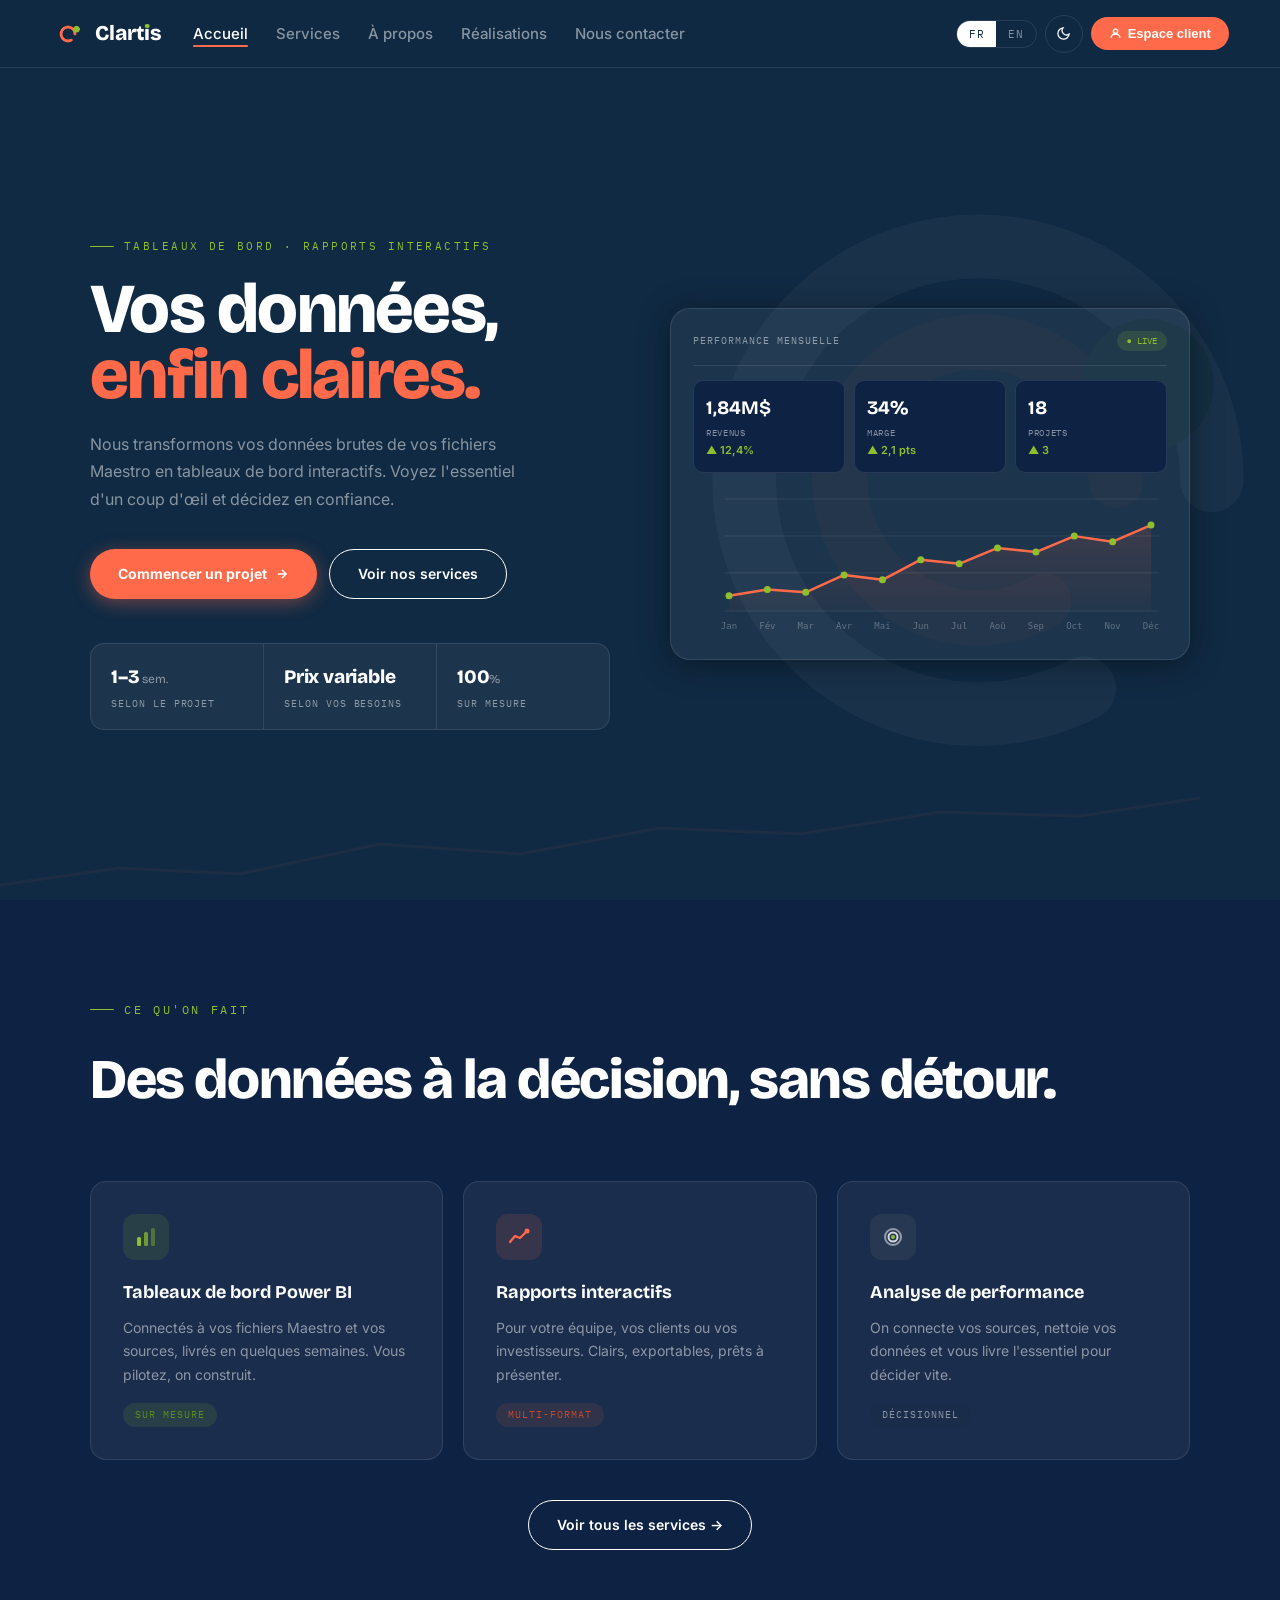
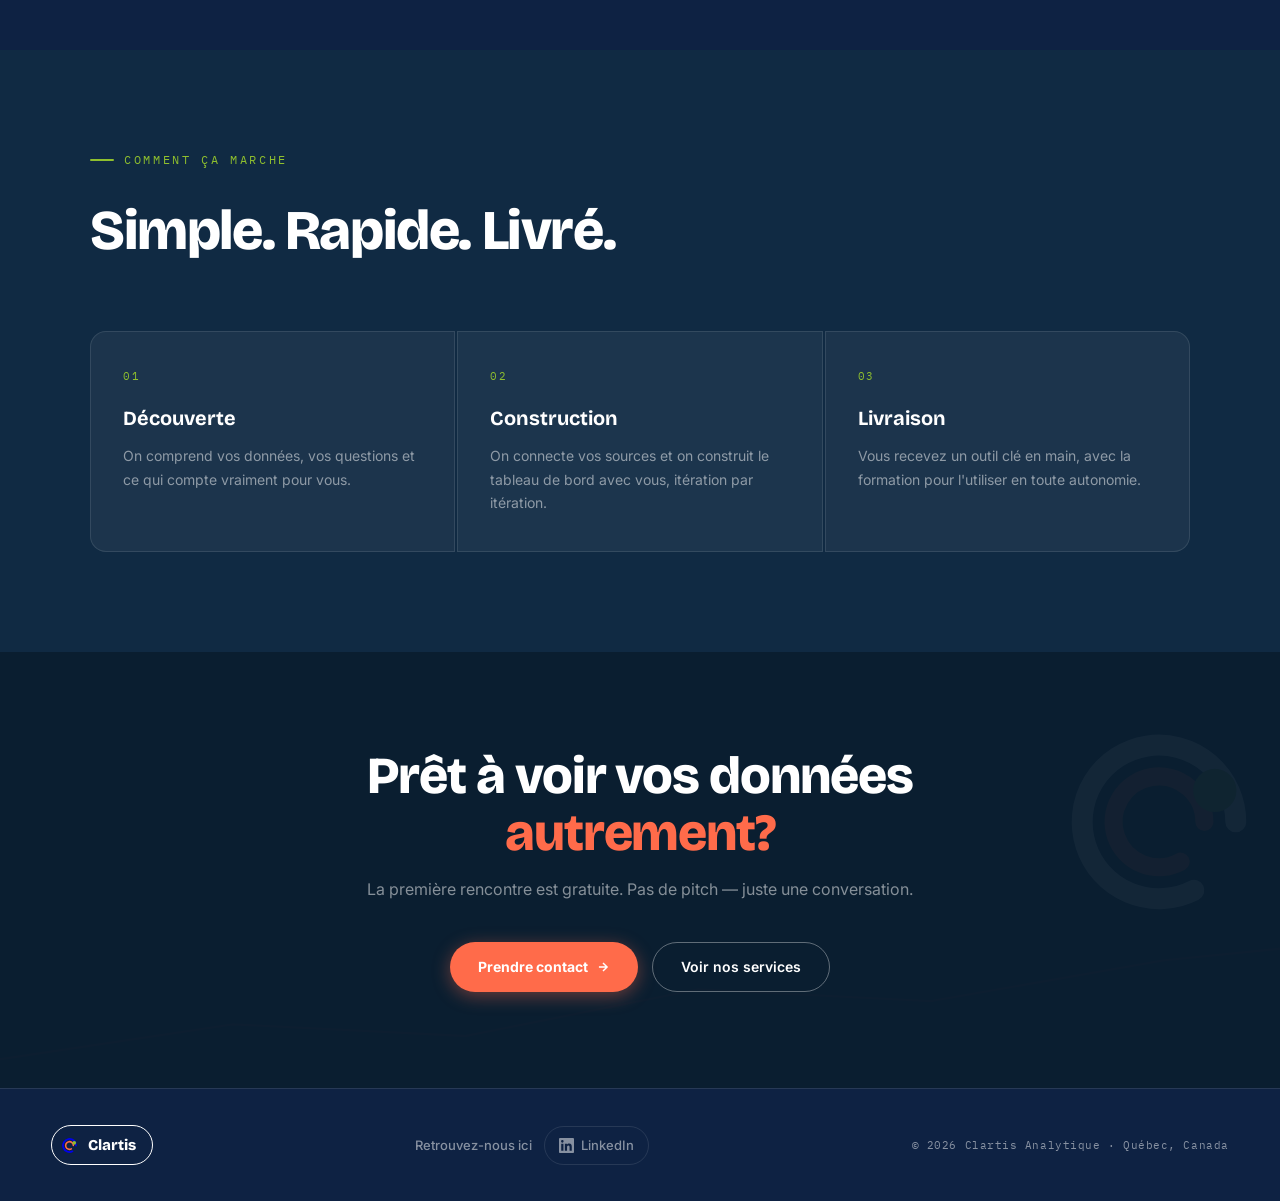
==== commit 34b158d0: "Fix: clean up duplicated/broken nav CSS" ====
--- a/index.html
+++ b/index.html
@@ -127,65 +127,22 @@
 .foot-social:hover{border-color:var(--fg);color:var(--fg)}
 .foot-copy{font-family:var(--mono);font-size:11px;color:var(--fg2);letter-spacing:.05em}
 
-/* ── ANIM ── */
-@keyframes up{from{opacity:0;transform:translateY(22px)}to{opacity:1;transform:translateY(0)}}
-
-/* ── RESPONSIVE ── */
-@media(max-width:900px){
-  .hero-inner{grid-template-columns:1fr}
-  .dash{display:none}
-  .svc-grid,.proc-grid{grid-template-columns:1fr}
-  .proc-step{border-radius:12px !important}
-  .nav-links,
-  
-  .nav-inner{padding:0 4%;border-bottom:1px solid var(--card-b)}
-  .h-stat:last-child{border-bottom:none}
-  .footer{padding:36px 4%;top:0;z-index:100;height:var(--nav-h);background:var(--nav-bg);backdrop-filter:blur(16px);border-bottom:1px solid var(--line);transition:background .3s}
-.nav-inner{margin:0 auto;padding:0 4%;height:100%;display:flex;align-items:center;justify-content:space-between;gap:20px}
-
-/* Logo : pas de pill, texte escamoté au hover */
-
-
-
-
-/* Point vert sur le i — ı = dotless i + cercle lime au-dessus */
-
-
-
-/* Liens collés au logo */
-
-
-
-
-
-
-
-
-
-
-
-
-
 /* ── NAV ── */
 .nav{position:sticky;top:0;z-index:100;height:var(--nav-h);background:var(--nav-bg);backdrop-filter:blur(16px);border-bottom:1px solid var(--line);transition:background .3s}
 .nav-inner{width:100%;padding:0 4%;height:100%;display:flex;align-items:center;gap:0}
-/* Gauche : logo + liens */
 .nav-left{display:flex;align-items:center;gap:32px;flex:1}
-/* Logo : image + texte, sans border ni pill */
 .nav-logo{display:inline-flex;align-items:center;gap:10px;text-decoration:none;flex-shrink:0;transition:opacity .2s}
 .nav-logo:hover{opacity:.75}
 .nav-logo img{width:34px;height:34px;object-fit:contain;display:block}
 .nav-logo-name{font-family:var(--display);font-weight:800;font-size:21px;color:var(--fg);line-height:1;white-space:nowrap}
 .nav-i{display:inline-block;position:relative}
 .nav-i::after{content:"";position:absolute;top:.04em;left:50%;transform:translateX(-50%);width:.22em;height:.22em;background:#8FBF2E;border-radius:50%}
-/* Liens */
 .nav-links{display:flex;align-items:center;gap:28px;list-style:none}
 .nav-links a{font-size:15px;font-weight:500;color:var(--fg2);text-decoration:none;position:relative;padding-bottom:4px;transition:color .22s;white-space:nowrap}
 .nav-links a::after{content:"";position:absolute;bottom:0;left:0;width:0;height:2px;background:var(--coral);border-radius:2px;transition:width .28s ease}
 .nav-links a:hover{color:var(--coral)}
 .nav-links a:hover::after,.nav-links a.active::after{width:100%}
 .nav-links a.active{color:var(--fg)}
-/* Droite : FR/EN + thème + espace client */
 .nav-ctrl{display:flex;align-items:center;gap:8px;flex-shrink:0}
 .lang-tog{display:flex;border:1.5px solid var(--line);border-radius:999px;overflow:hidden}
 .lang-tog button{padding:6px 12px;border:none;background:none;cursor:pointer;color:var(--fg2);font-family:var(--mono);font-size:11px;letter-spacing:.06em;transition:all .2s}
@@ -198,7 +155,26 @@
 .mob-menu{position:fixed;inset:var(--nav-h) 0 0 0;background:var(--bg);padding:32px 24px;display:flex;flex-direction:column;gap:24px;transform:translateX(100%);transition:transform .3s;z-index:99;border-top:1px solid var(--line)}
 .mob-menu.open{transform:translateX(0)}
 .mob-menu a{font-size:22px;font-weight:700;color:var(--fg);text-decoration:none}
-@media(max-width:1024px){.nav-links,.nav-client{display:none}.burger{display:block}}
+
+/* ── ANIM ── */
+@keyframes up{from{opacity:0;transform:translateY(22px)}to{opacity:1;transform:translateY(0)}}
+
+/* ── RESPONSIVE ── */
+@media(max-width:900px){
+  .hero-inner{grid-template-columns:1fr}
+  .dash{display:none}
+  .svc-grid,.proc-grid{grid-template-columns:1fr}
+  .proc-step{border-radius:12px !important}
+}
+@media(max-width:1024px){
+  .nav-links,.nav-client{display:none}
+  .burger{display:block}
+}
+@media(max-width:640px){
+  .hero-stats{flex-direction:column}
+  .h-stat{border-right:none;border-bottom:1px solid var(--card-b)}
+  .h-stat:last-child{border-bottom:none}
+}
 </style>
 </head>
 <body>
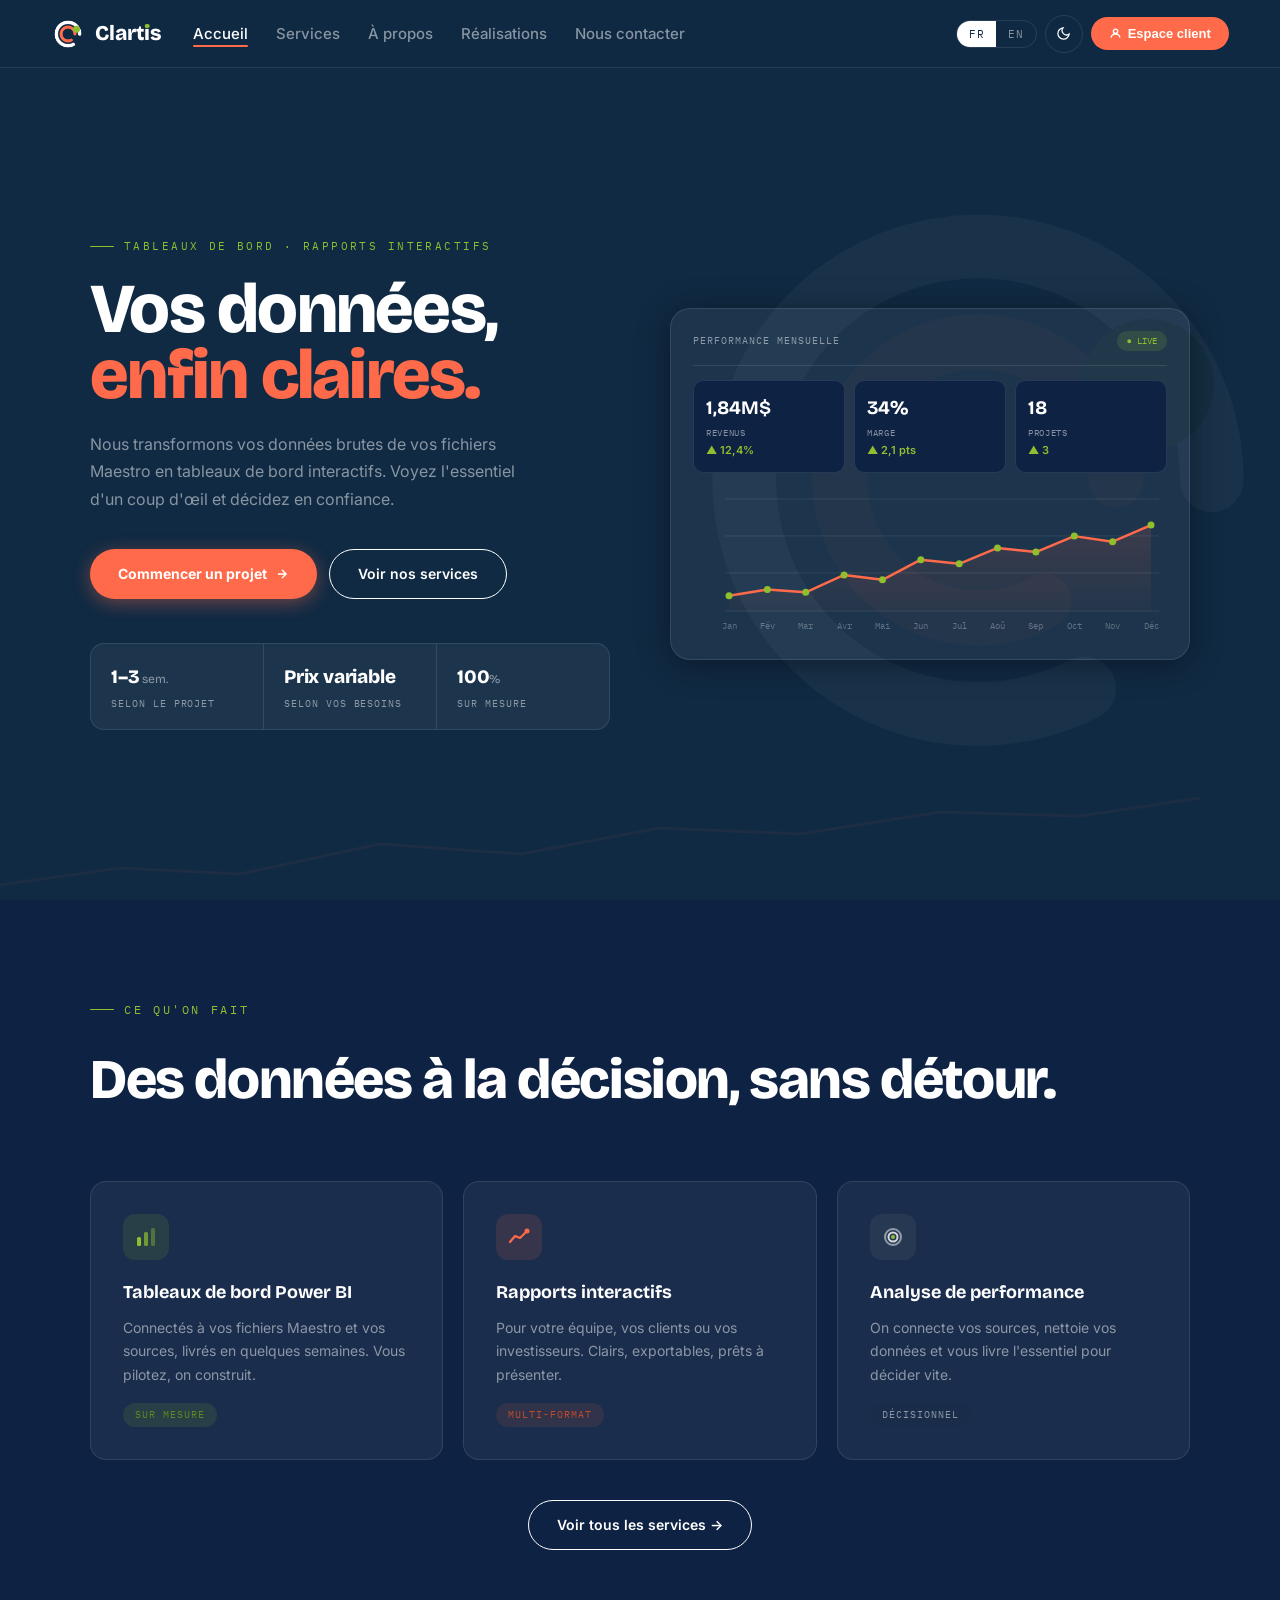
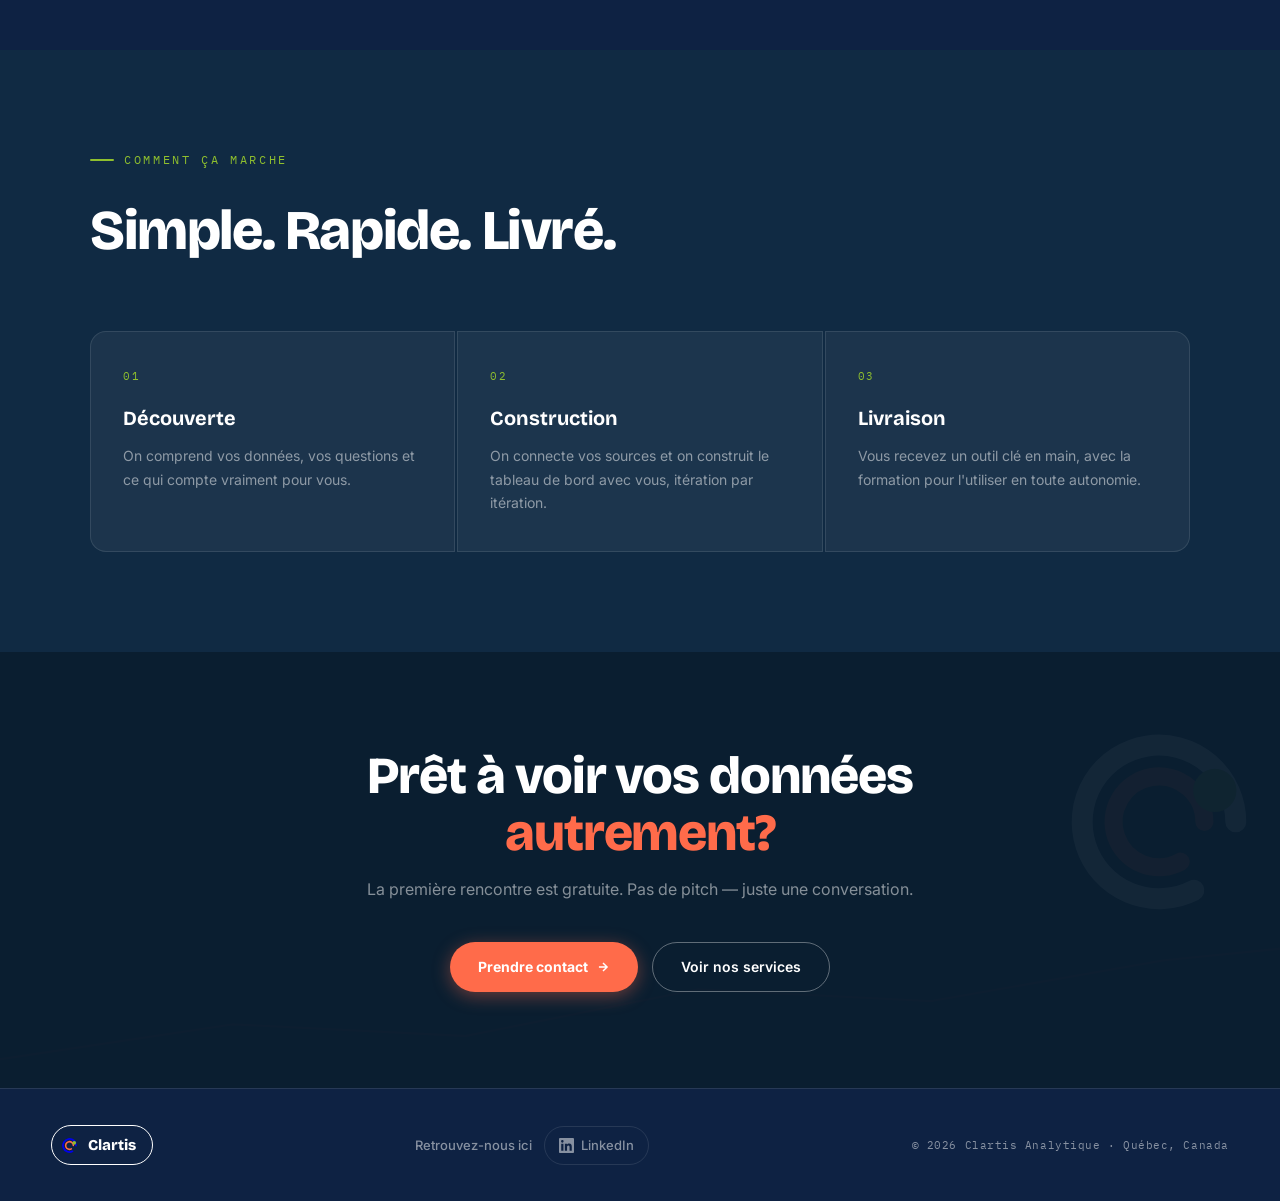
==== commit 46146db3: "Theme-aware logo: marine for light, white for dark" ====
--- a/index.html
+++ b/index.html
@@ -175,6 +175,10 @@
   .h-stat{border-right:none;border-bottom:1px solid var(--card-b)}
   .h-stat:last-child{border-bottom:none}
 }
+
+.nav-logo .logo-img-dark{display:none}
+[data-theme="dark"] .nav-logo .logo-img-light{display:none}
+[data-theme="dark"] .nav-logo .logo-img-dark{display:block}
 </style>
 </head>
 <body>
@@ -200,7 +204,7 @@
     <!-- GAUCHE : logo + liens -->
     <div class="nav-left">
       <a href="index.html" class="nav-logo">
-        <img src="clartis-logo.png" alt="Clartis">
+        <img src="clartis-logo-light.png" alt="Clartis" class="logo-img-light"><img src="clartis-logo-dark.png" alt="Clartis" class="logo-img-dark">
         <span class="nav-logo-name">Clart<span class="nav-i">ı</span>s</span>
       </a>
       <ul class="nav-links">
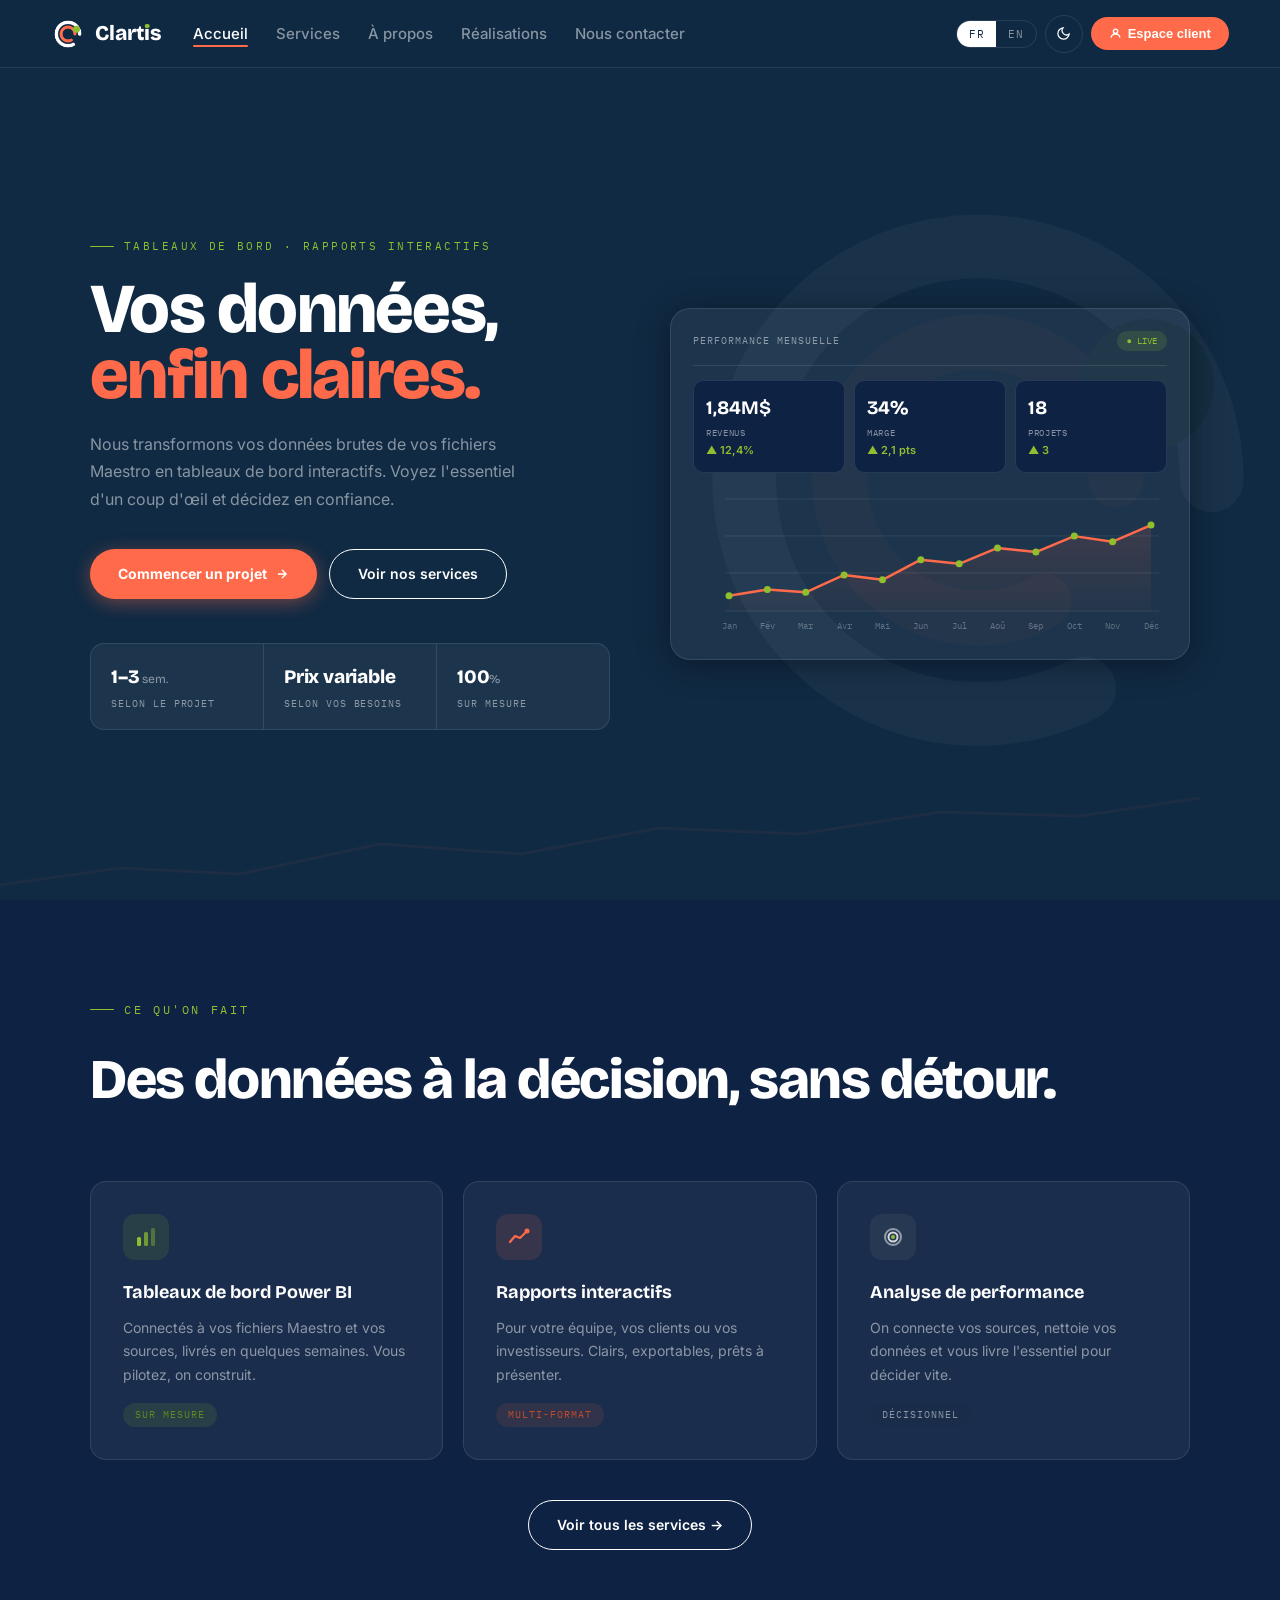
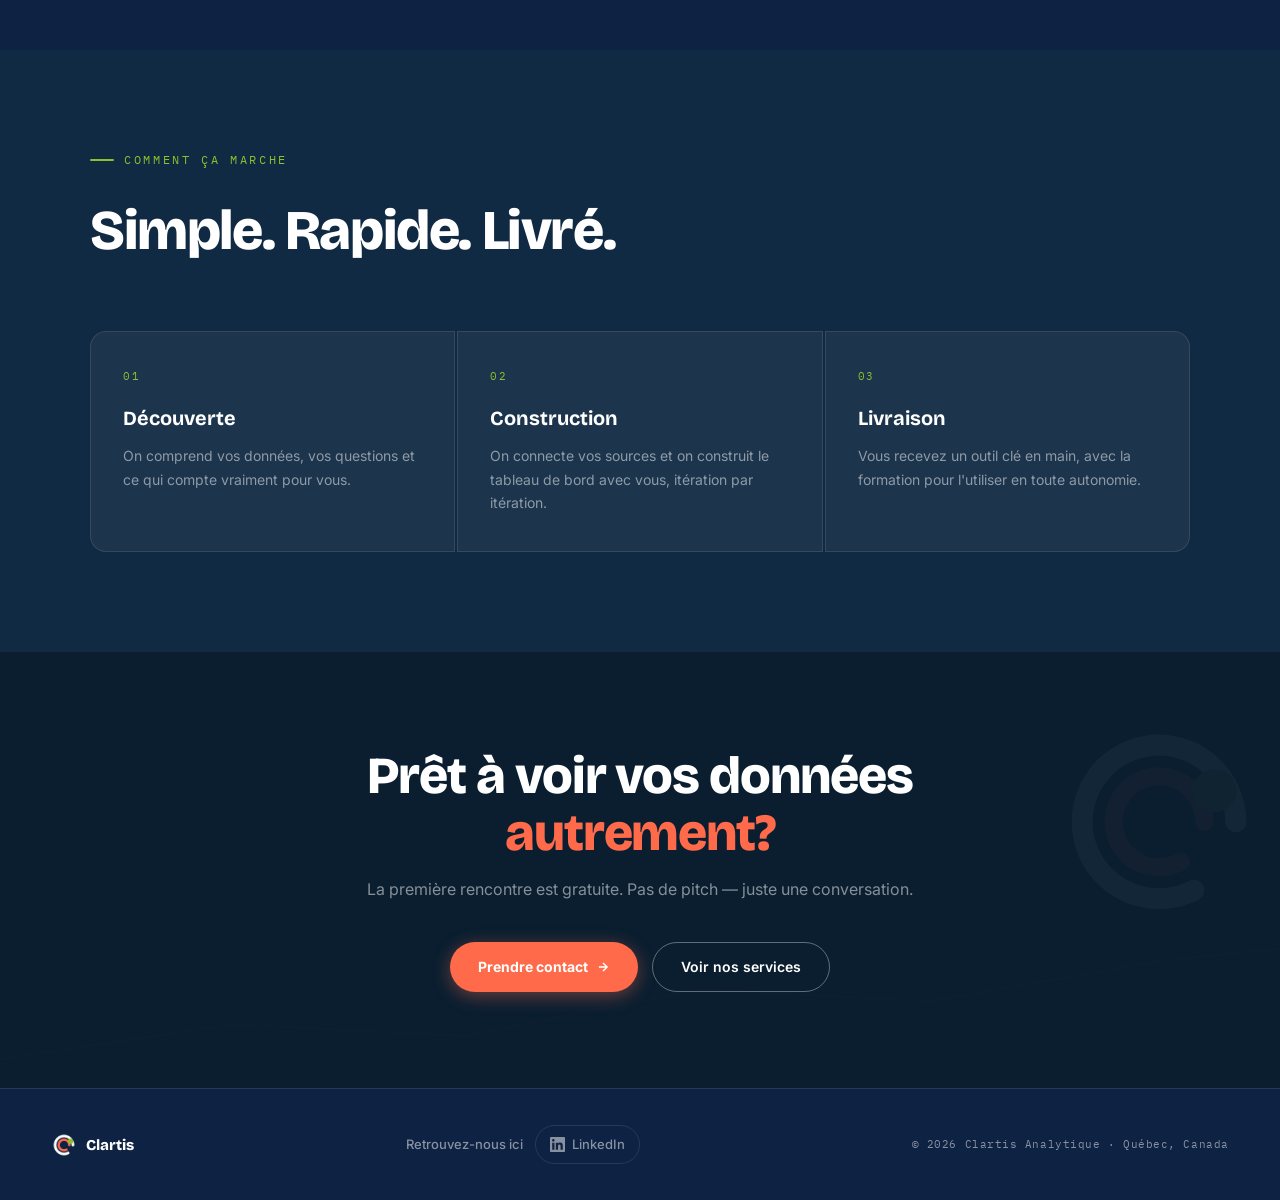
==== commit 025b2f12: "Footer logo: remove pill, theme-aware logo switch" ====
--- a/index.html
+++ b/index.html
@@ -119,7 +119,9 @@
 /* ── FOOTER ── */
 footer{background:var(--bg2);border-top:1px solid var(--line);padding:36px 4%;transition:background .3s}
 .foot-inner{margin:0 auto;display:flex;align-items:center;justify-content:space-between;gap:24px;flex-wrap:wrap}
-.foot-logo{display:inline-flex;align-items:center;gap:9px;border:1.5px solid var(--fg);border-radius:999px;padding:7px 16px 7px 8px;text-decoration:none}
+.foot-logo{display:inline-flex;align-items:center;gap:9px;text-decoration:none;transition:opacity .2s}
+.foot-logo:hover{opacity:.75}
+.foot-logo img{width:26px;height:26px;object-fit:contain;display:block}
 .foot-logo-name{font-family:var(--display);font-weight:800;font-size:15px;color:var(--fg)}
 .foot-right{display:flex;align-items:center;gap:12px}
 .foot-social-label{font-size:13px;color:var(--fg2);font-weight:500;white-space:nowrap}
@@ -176,9 +178,9 @@
   .h-stat:last-child{border-bottom:none}
 }
 
-.nav-logo .logo-img-dark{display:none}
-[data-theme="dark"] .nav-logo .logo-img-light{display:none}
-[data-theme="dark"] .nav-logo .logo-img-dark{display:block}
+.nav-logo .logo-img-dark,.foot-logo .logo-img-dark{display:none}
+[data-theme="dark"] .nav-logo .logo-img-light,[data-theme="dark"] .foot-logo .logo-img-light{display:none}
+[data-theme="dark"] .nav-logo .logo-img-dark,[data-theme="dark"] .foot-logo .logo-img-dark{display:block}
 </style>
 </head>
 <body>
@@ -204,7 +206,7 @@
     <!-- GAUCHE : logo + liens -->
     <div class="nav-left">
       <a href="index.html" class="nav-logo">
-        <img src="clartis-logo-light.png" alt="Clartis" class="logo-img-light"><img src="clartis-logo-dark.png" alt="Clartis" class="logo-img-dark">
+        <img src="clartis-logo-light.png?v=2" alt="Clartis" class="logo-img-light"><img src="clartis-logo-dark.png?v=2" alt="Clartis" class="logo-img-dark">
         <span class="nav-logo-name">Clart<span class="nav-i">ı</span>s</span>
       </a>
       <ul class="nav-links">
@@ -367,7 +369,8 @@
 <footer>
   <div class="foot-inner">
     <a href="index.html" class="foot-logo">
-      <svg width="19" height="19" viewBox="0 0 32 32"><path d="M27 16a11 11 0 1 0-6 9.8" fill="none" stroke="currentColor" stroke-width="3" stroke-linecap="round"/><path d="M22.5 16a6.5 6.5 0 1 0-3.4 5.7" fill="none" stroke="#FF6B4A" stroke-width="2.6" stroke-linecap="round"/><circle cx="24" cy="11.5" r="3.1" fill="#8FBF2E"/></svg>
+      <img src="clartis-logo-light.png?v=2" alt="Clartis" class="logo-img-light">
+      <img src="clartis-logo-dark.png?v=2" alt="Clartis" class="logo-img-dark">
       <span class="foot-logo-name">Clartis</span>
     </a>
     <div class="foot-right">
